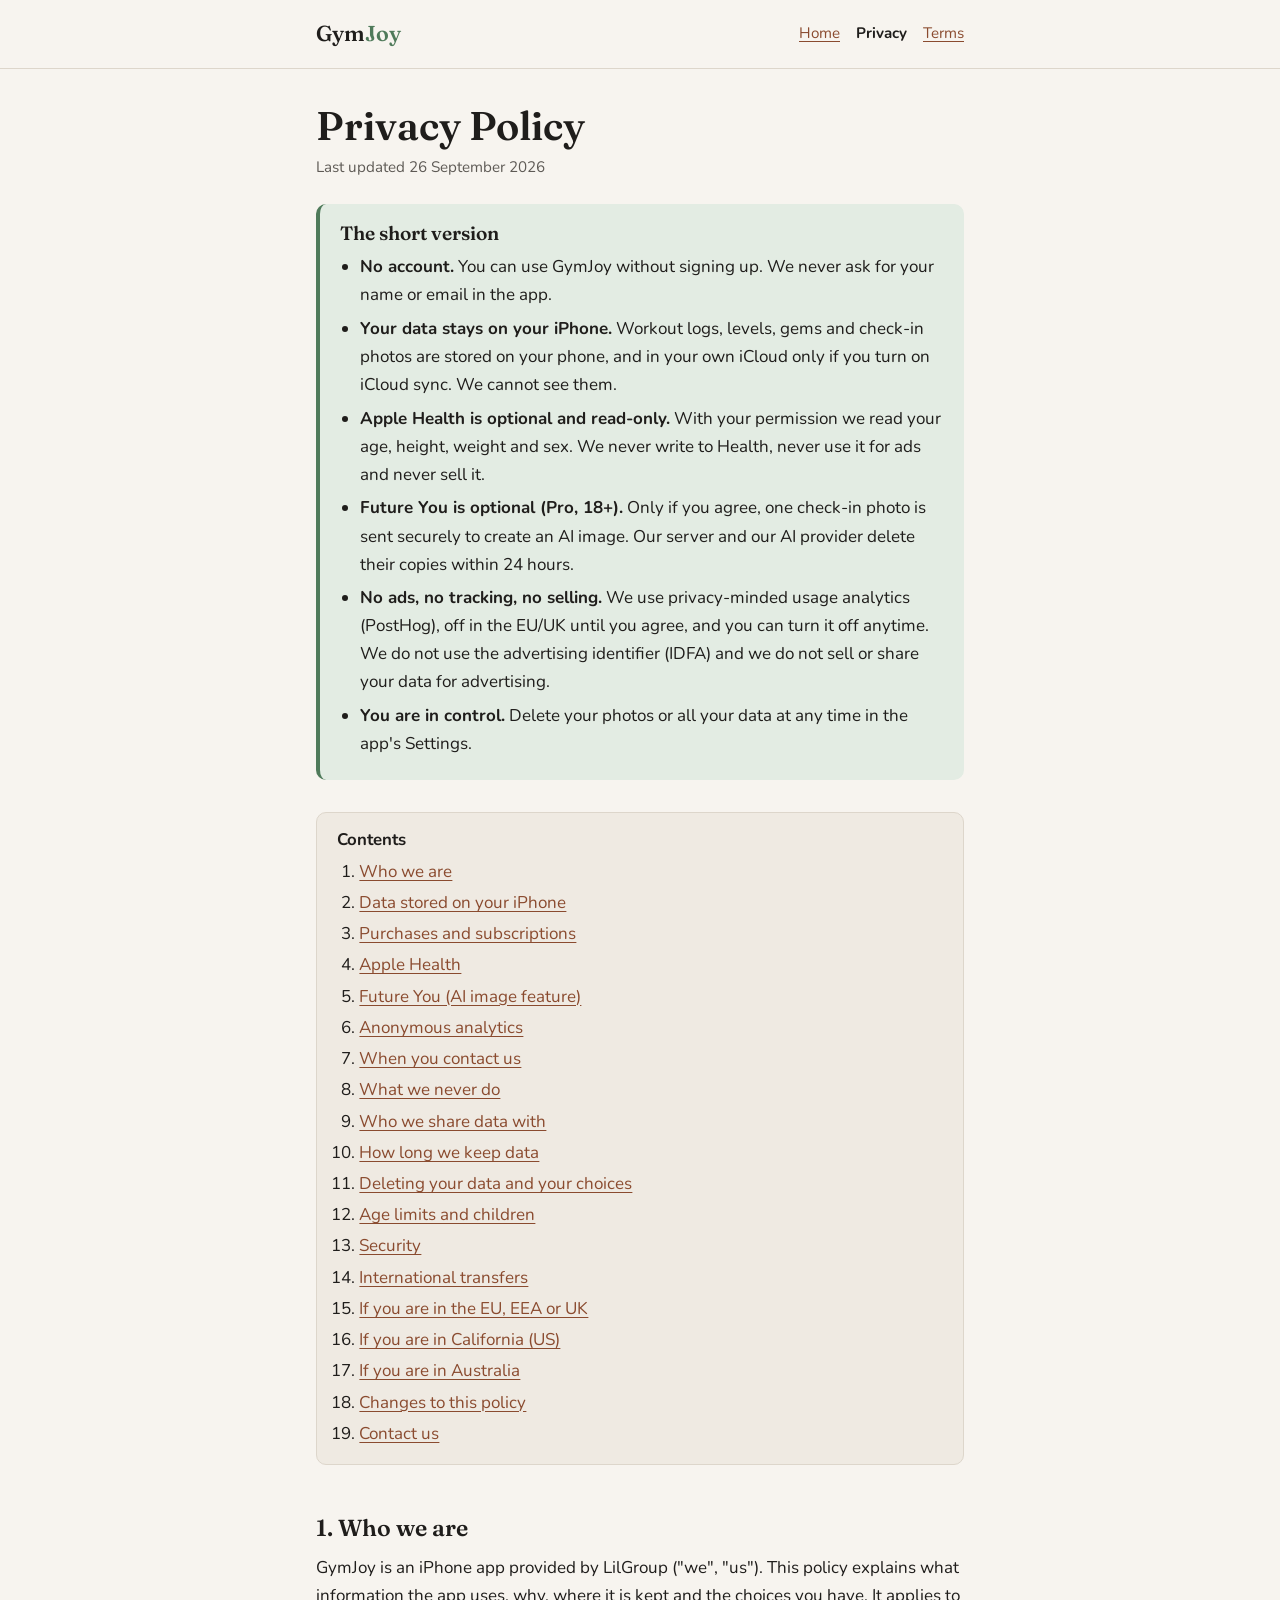
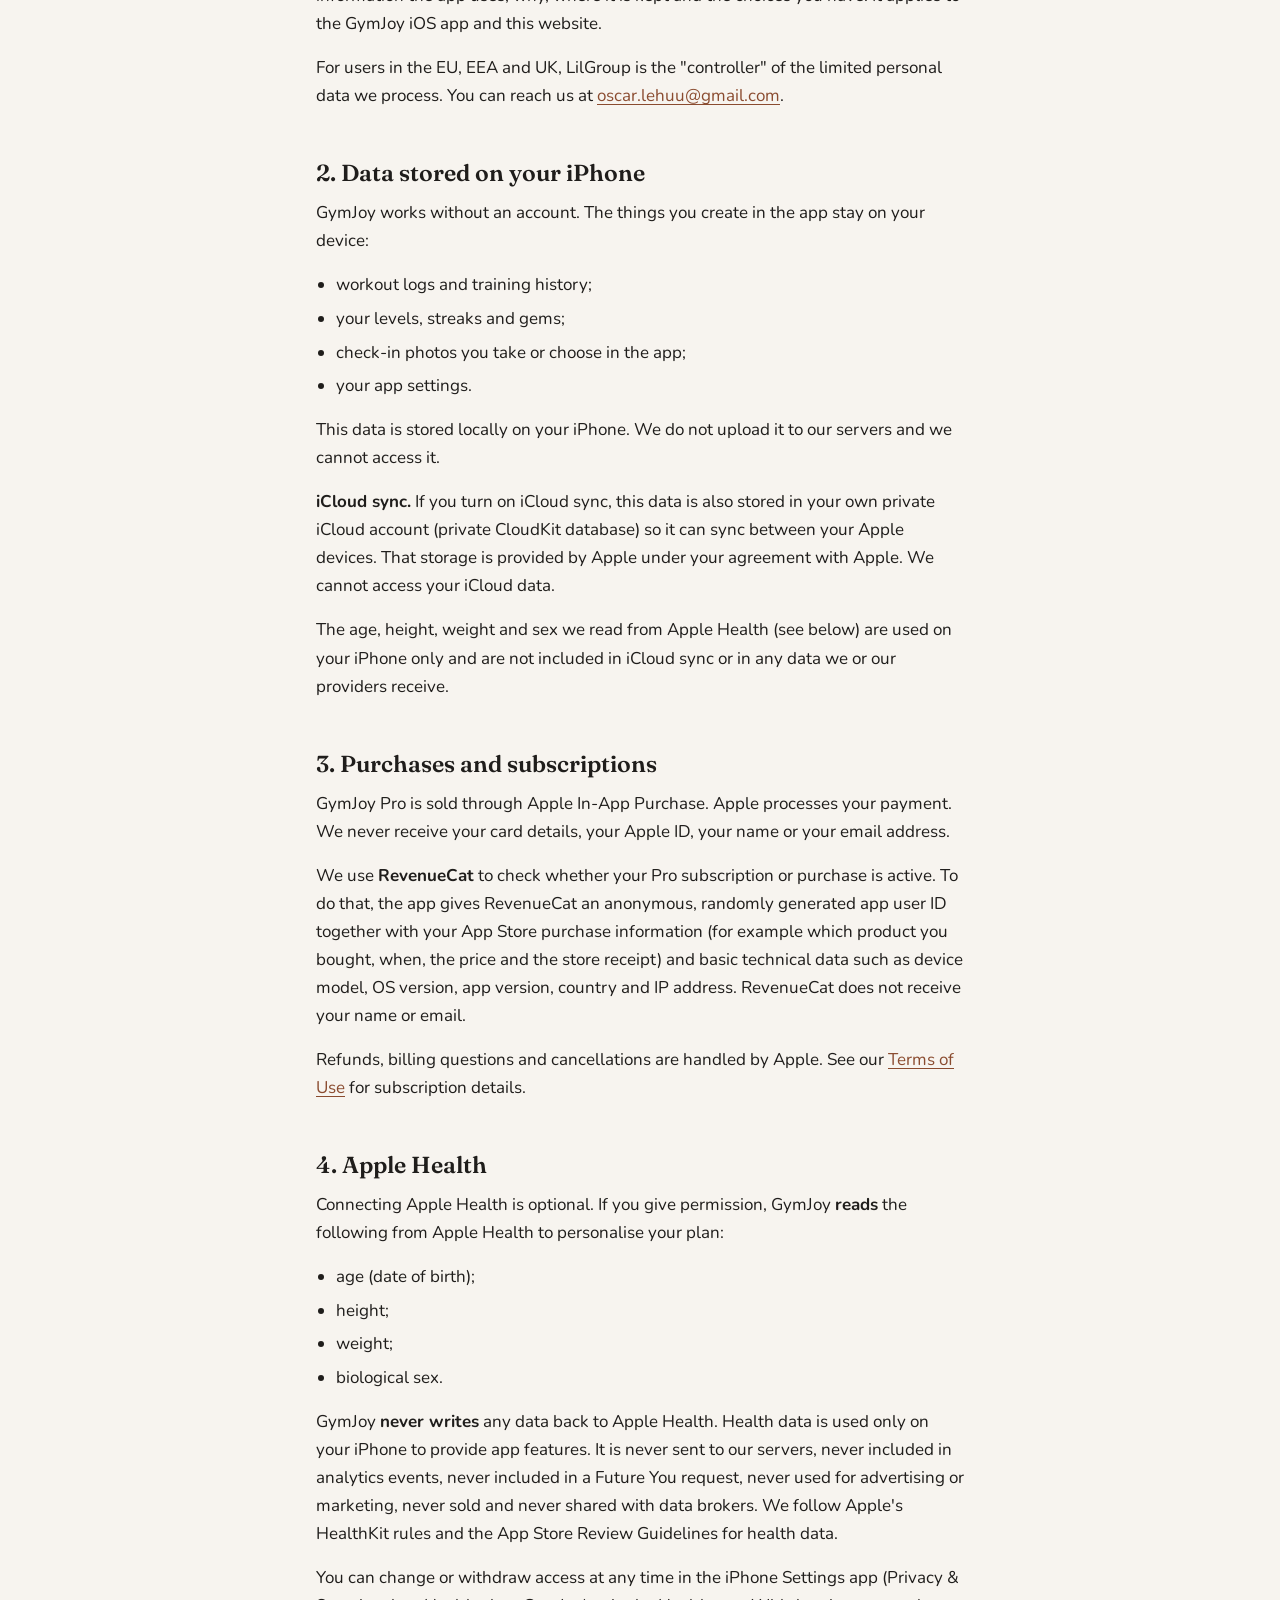
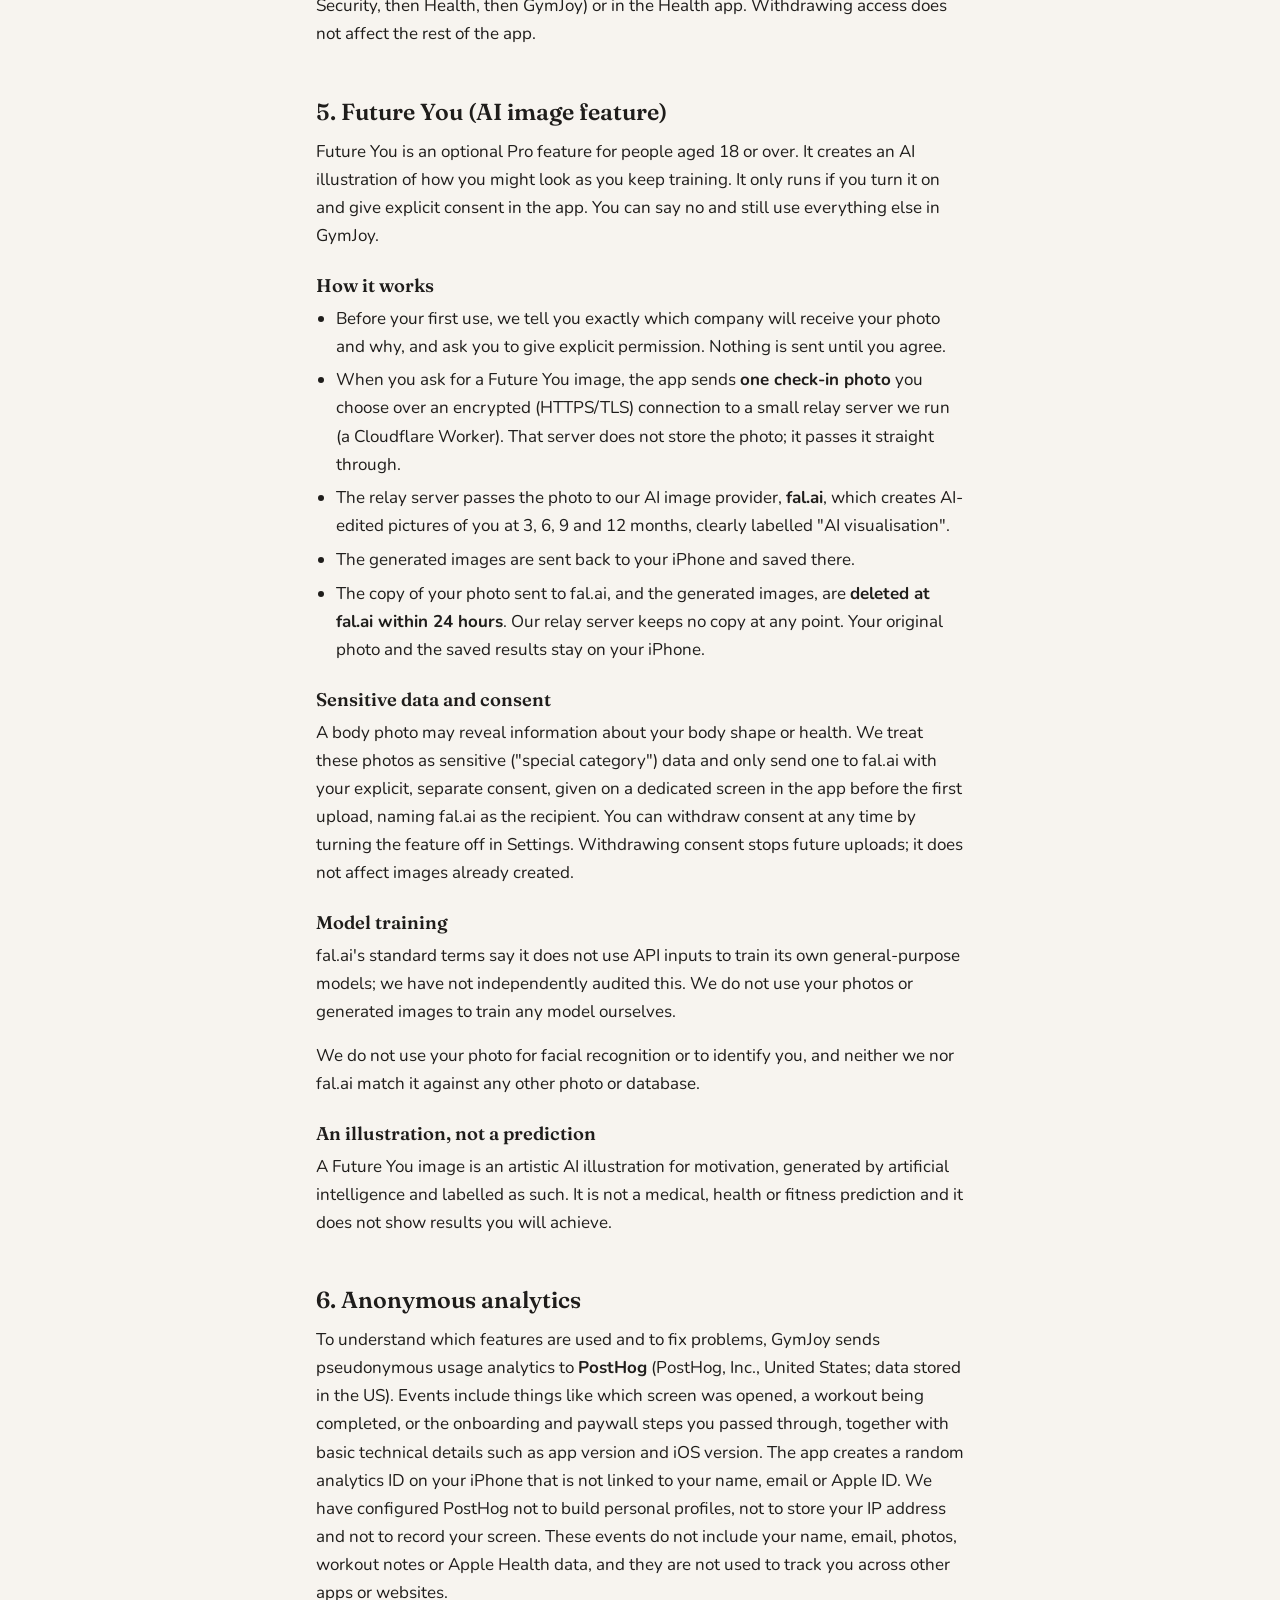
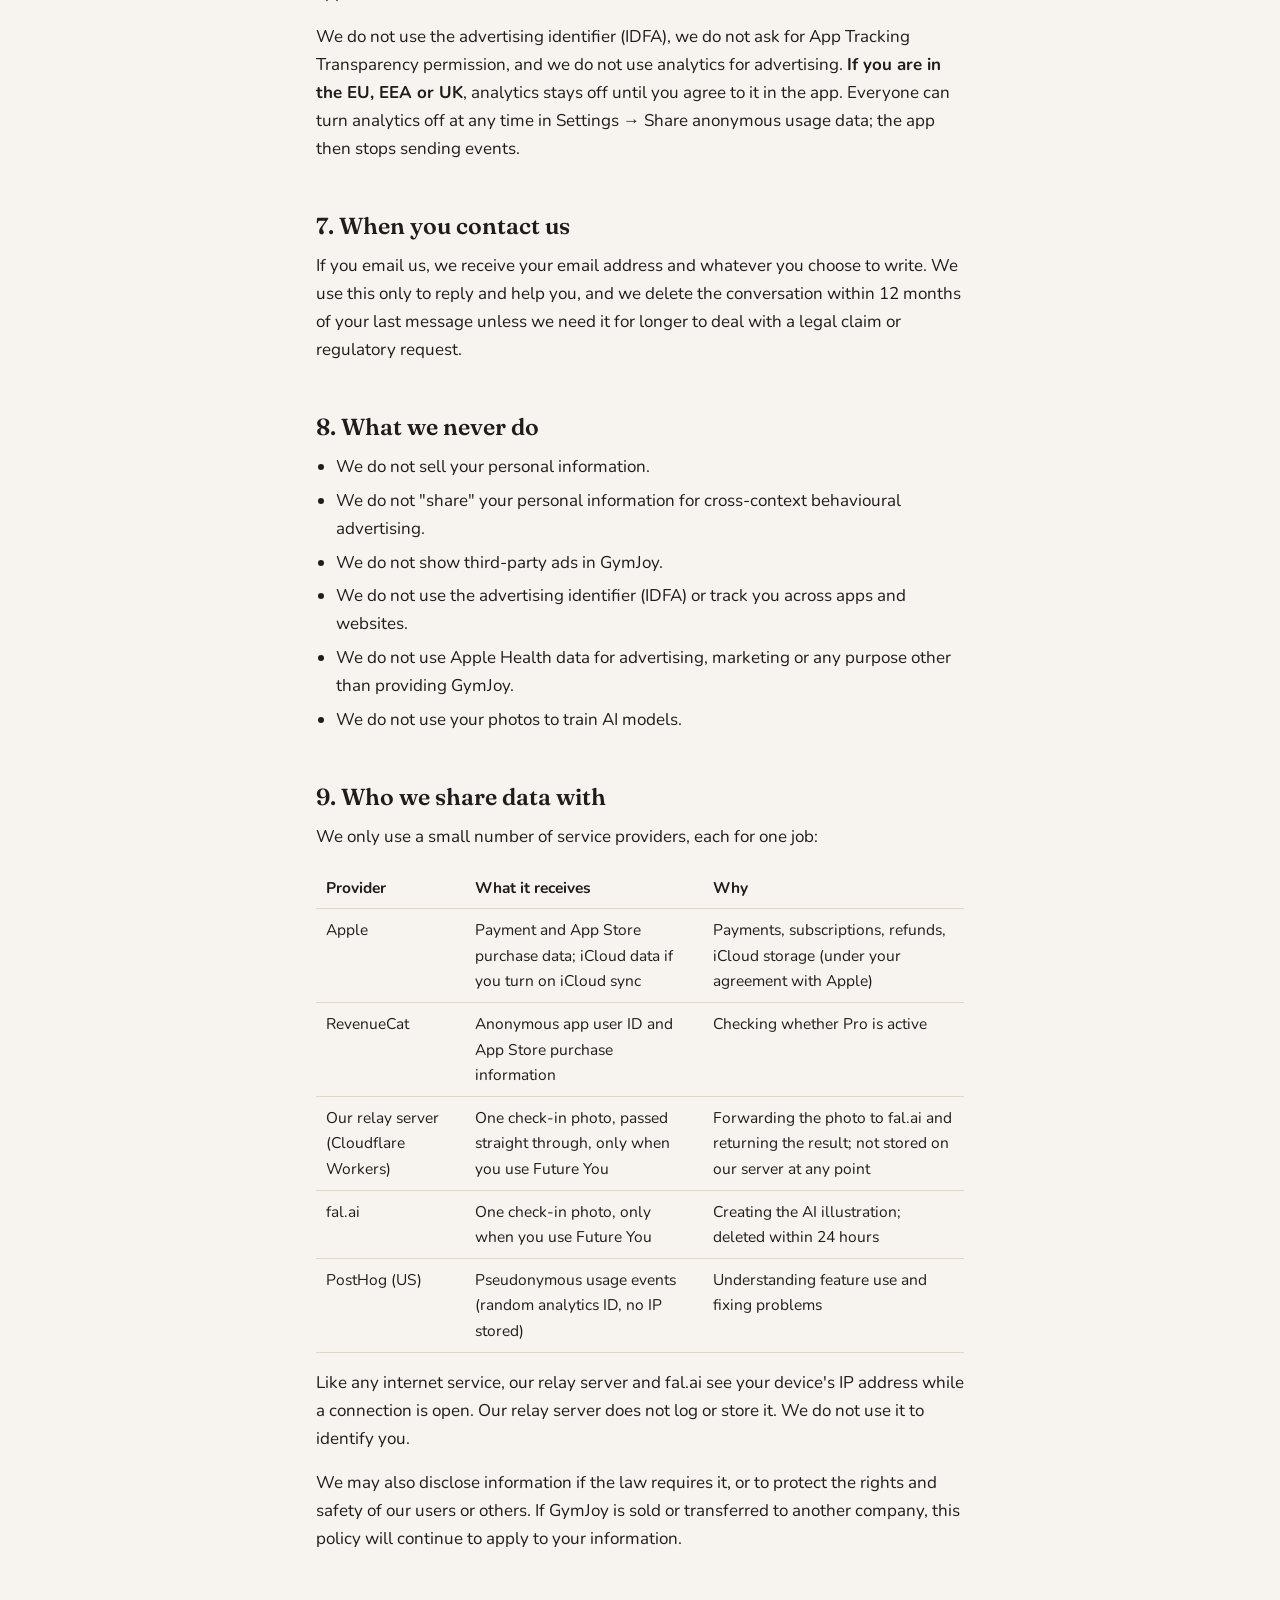
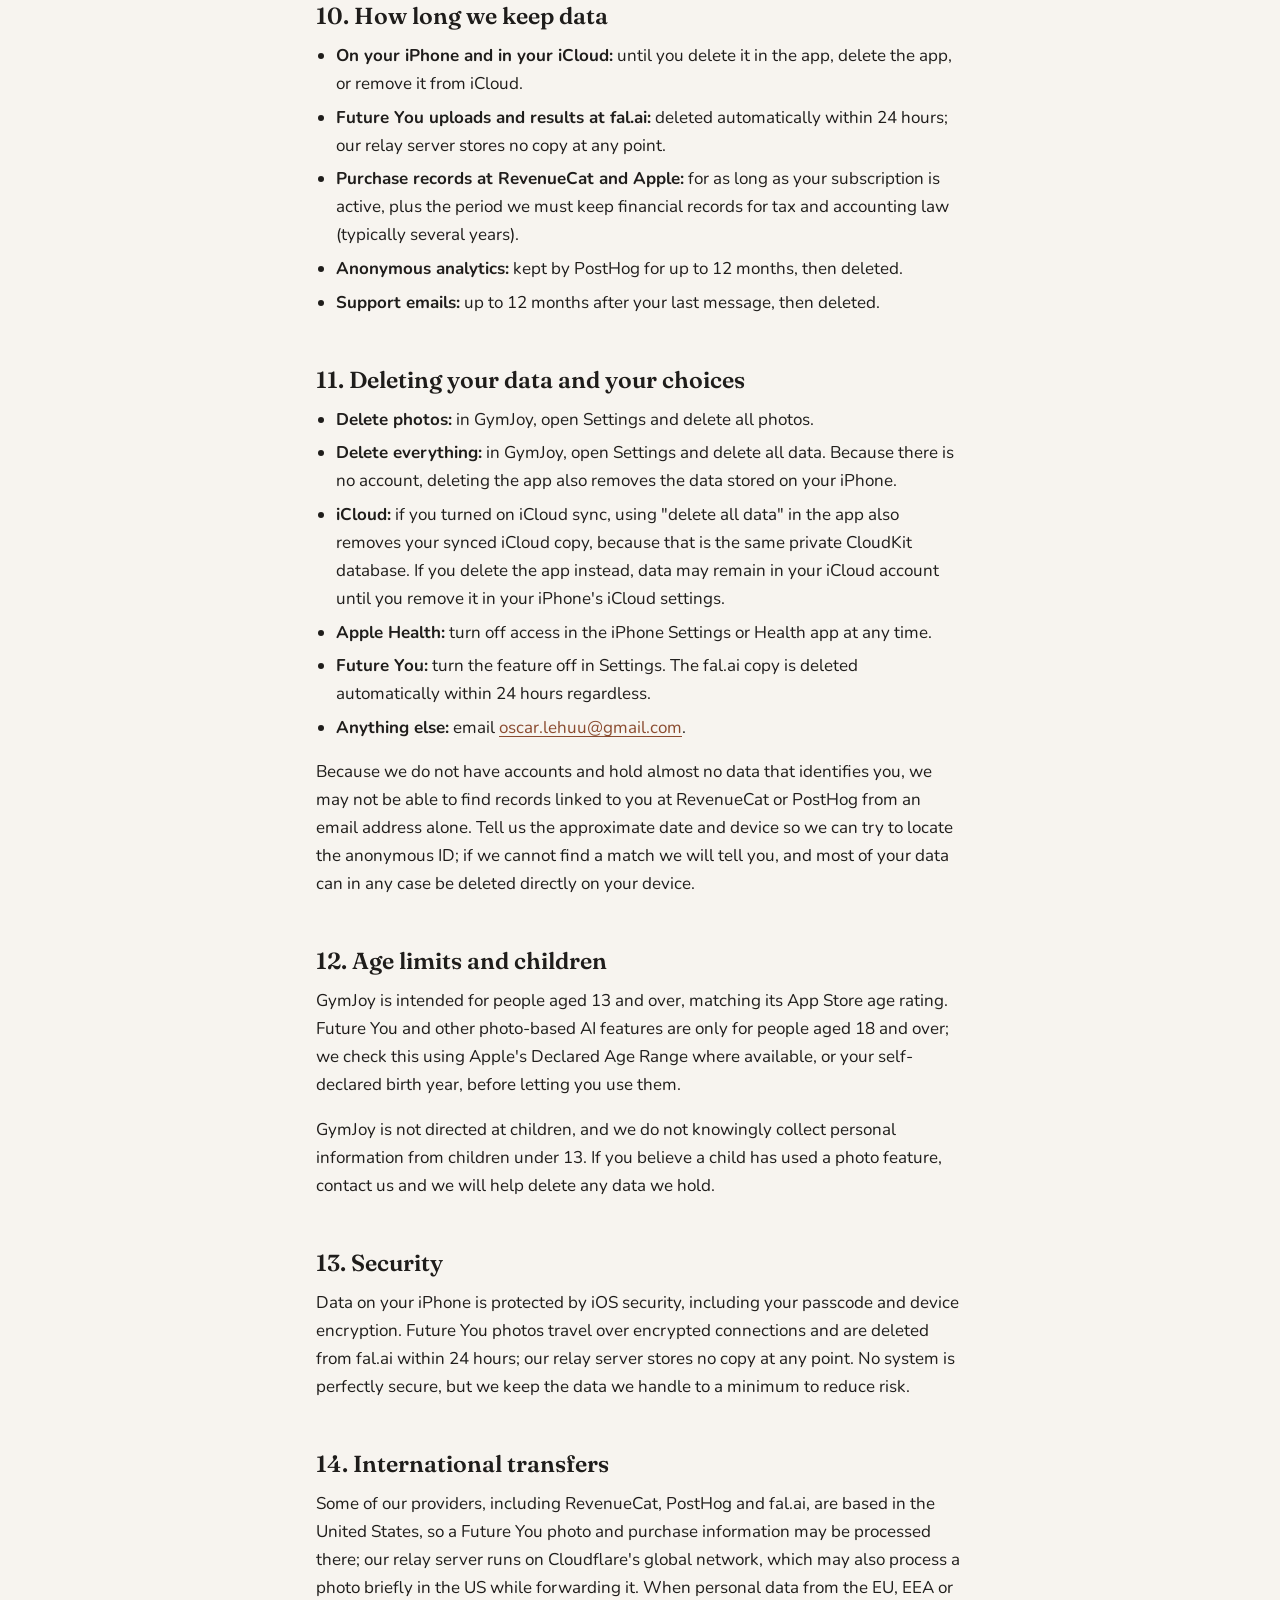
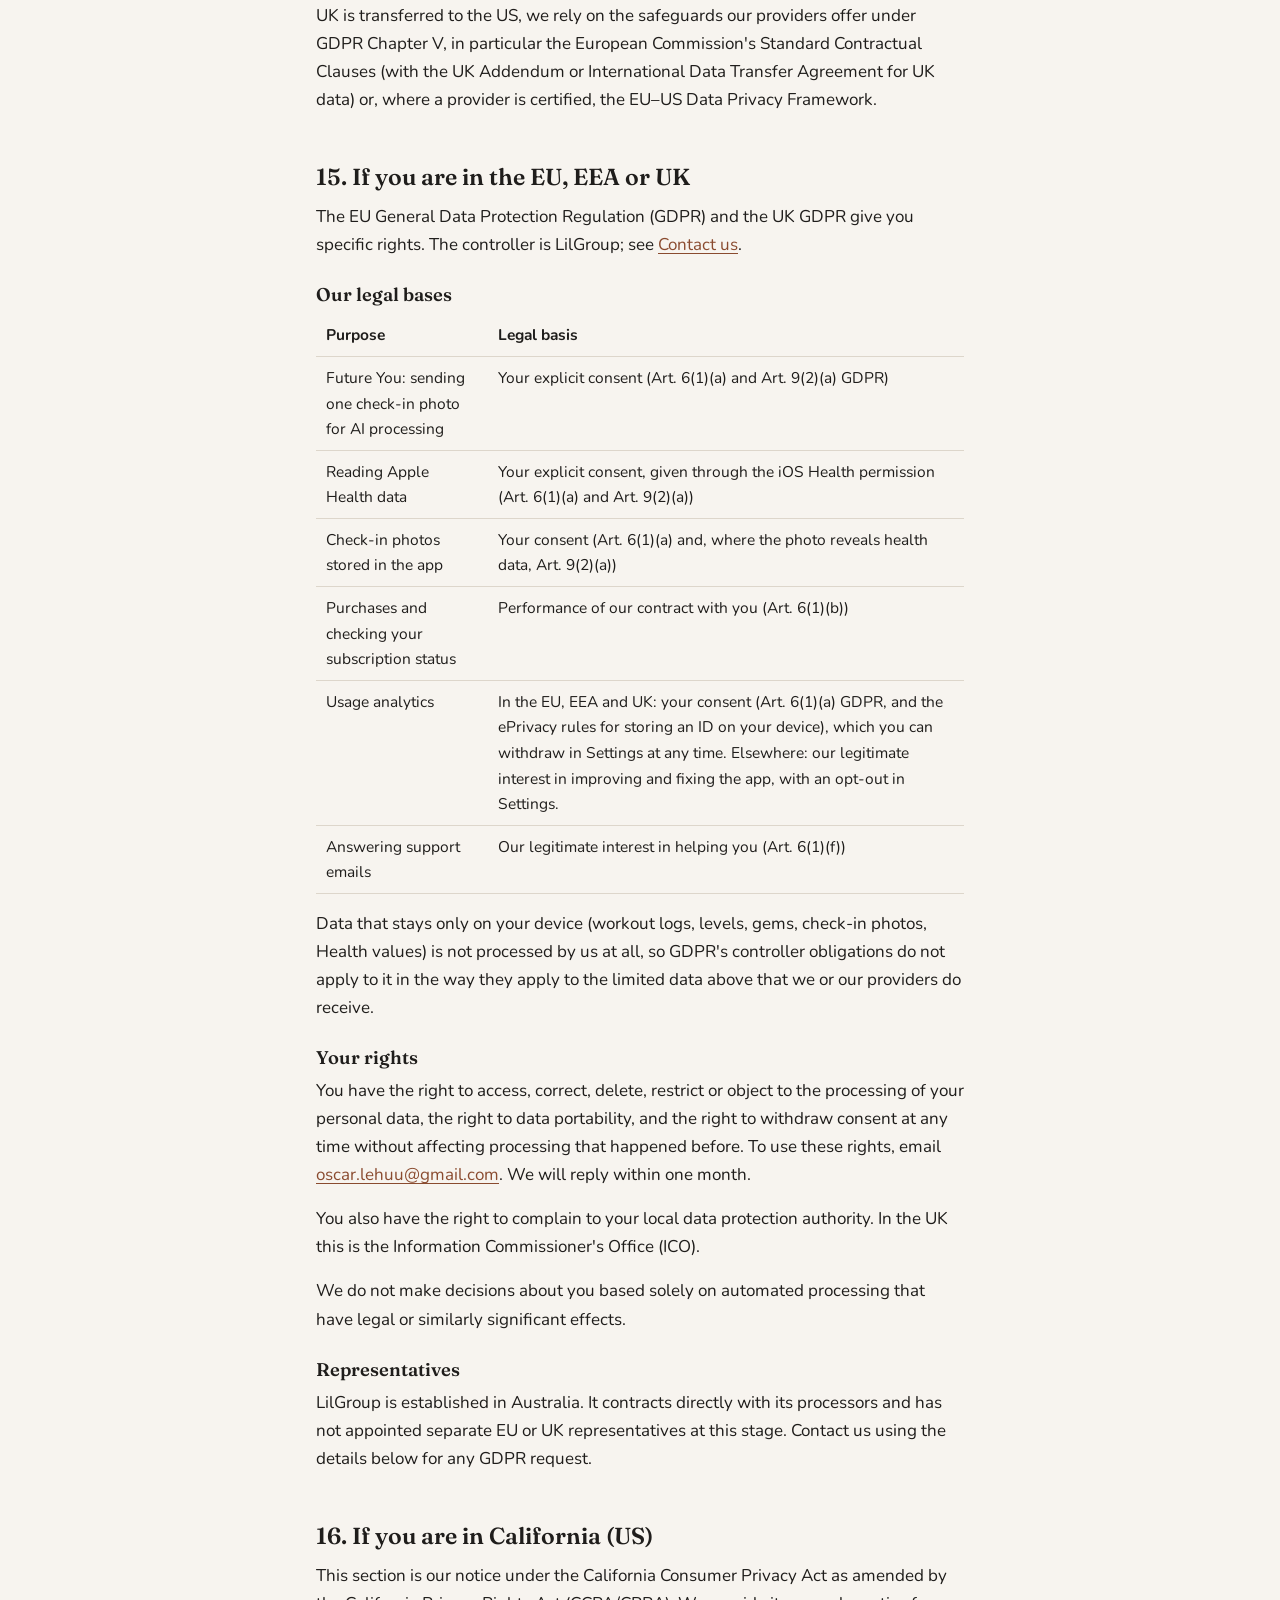
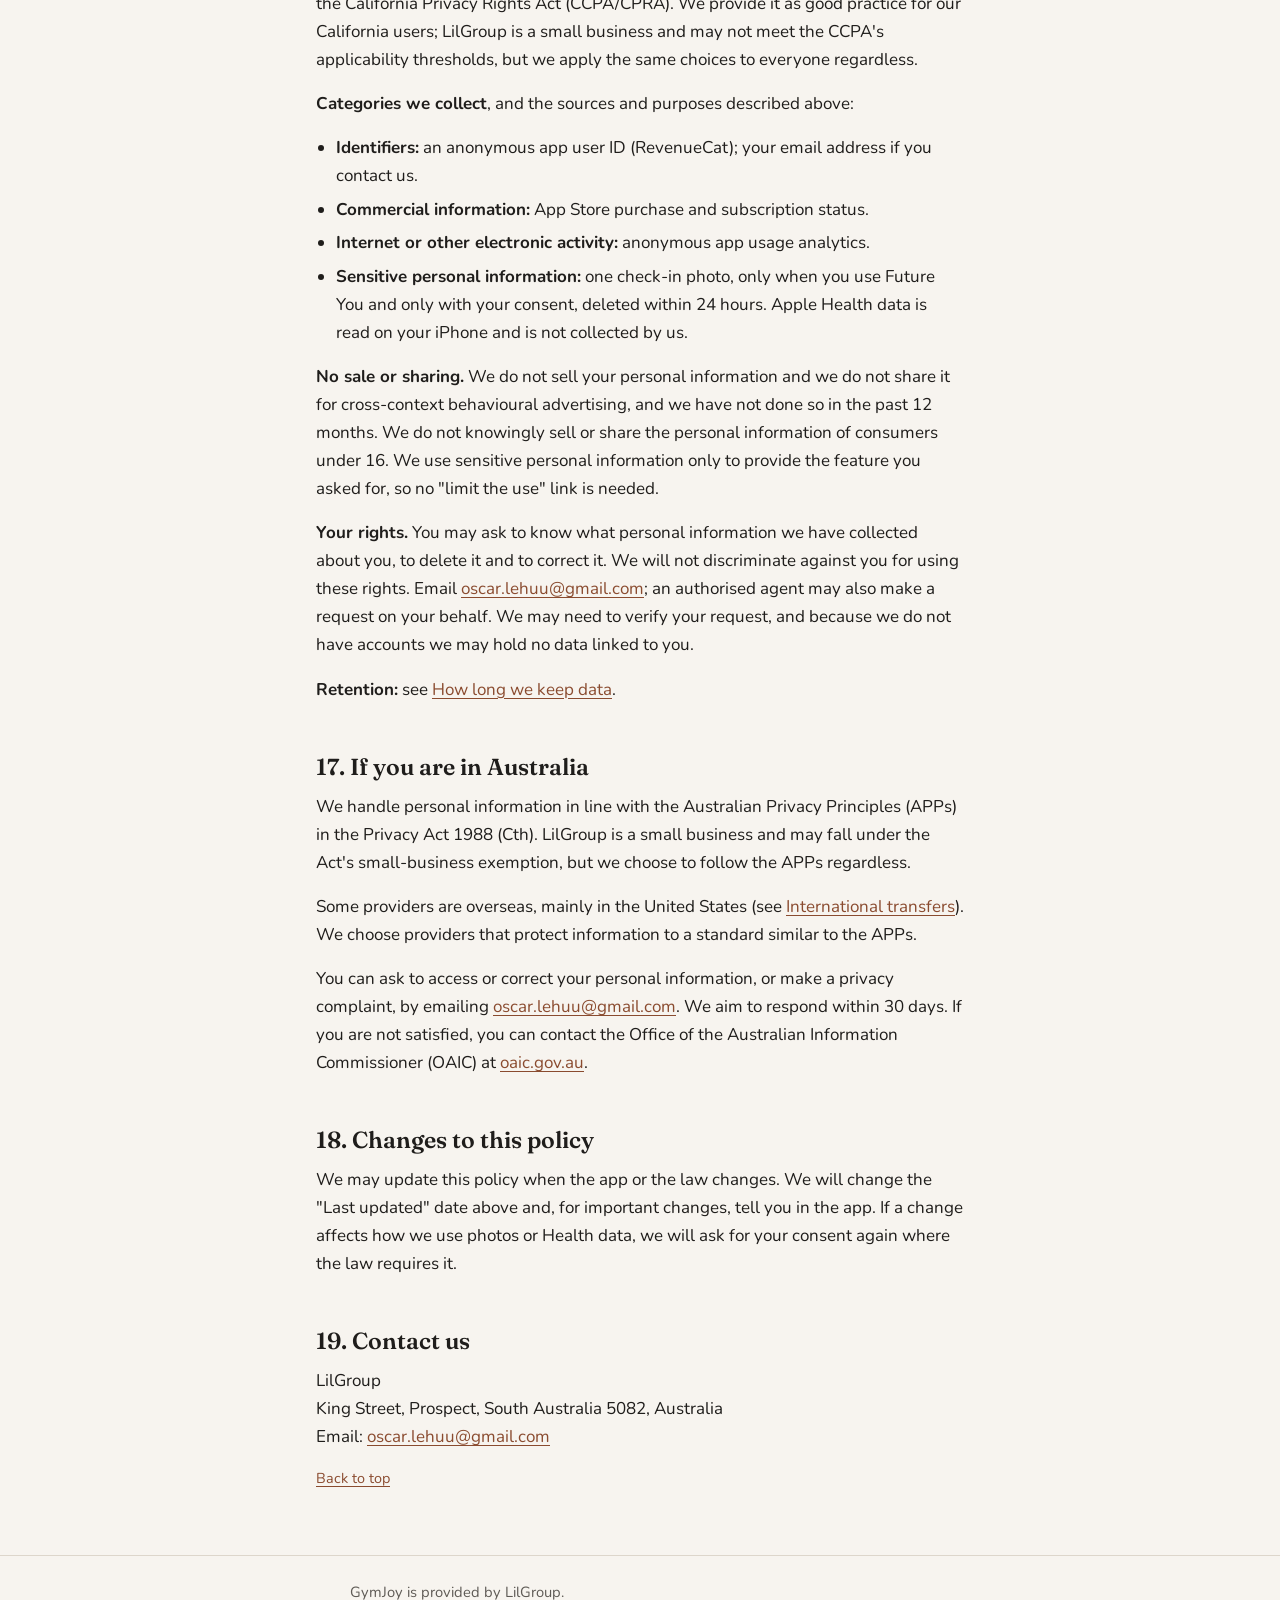
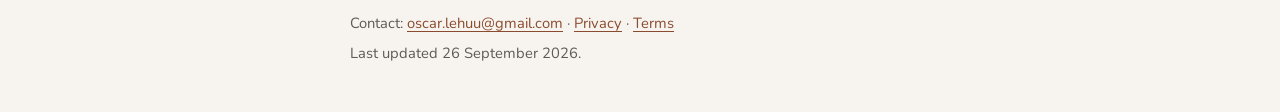
==== privacy.html @ 76d60325 "docs: publish GymJoy privacy policy, terms and support page" ====
<!DOCTYPE html>
<html lang="en">
<head>
  <meta charset="utf-8">
  <meta name="viewport" content="width=device-width, initial-scale=1">
  <title>GymJoy – Privacy Policy</title>
  <meta name="description" content="How the GymJoy iOS app handles your data: no account, data on your iPhone, optional Apple Health, and the optional Future You AI feature.">
  <link rel="preconnect" href="https://fonts.googleapis.com">
  <link rel="preconnect" href="https://fonts.gstatic.com" crossorigin>
  <link href="https://fonts.googleapis.com/css2?family=Fraunces:opsz,wght@9..144,500;9..144,600&family=Nunito:wght@400;700&display=swap" rel="stylesheet">
  <link rel="stylesheet" href="style.css">
</head>
<body>
  <a class="skip-link" href="#main">Skip to content</a>

  <header class="site-header">
    <div class="wrap">
      <a class="brand" href="index.html">Gym<span>Joy</span></a>
      <nav class="site-nav" aria-label="Legal pages">
        <a href="index.html">Home</a>
        <a href="privacy.html" aria-current="page">Privacy</a>
        <a href="terms.html">Terms</a>
      </nav>
    </div>
  </header>

  <main id="main">
    <div class="wrap">
      <h1 id="top">Privacy Policy</h1>
      <p class="updated">Last updated <time datetime="2026-09-26">26 September 2026</time></p>

      <section class="summary" aria-labelledby="summary-title">
        <h2 id="summary-title">The short version</h2>
        <ul>
          <li><strong>No account.</strong> You can use GymJoy without signing up. We never ask for your name or email in the app.</li>
          <li><strong>Your data stays on your iPhone.</strong> Workout logs, levels, gems and check-in photos are stored on your phone, and in your own iCloud only if you turn on iCloud sync. We cannot see them.</li>
          <li><strong>Apple Health is optional and read-only.</strong> With your permission we read your age, height, weight and sex. We never write to Health, never use it for ads and never sell it.</li>
          <li><strong>Future You is optional (Pro, 18+).</strong> Only if you agree, one check-in photo is sent securely to create an AI image. Our server and our AI provider delete their copies within 24 hours.</li>
          <li><strong>No ads, no tracking, no selling.</strong> We use privacy-minded usage analytics (PostHog), off in the EU/UK until you agree, and you can turn it off anytime. We do not use the advertising identifier (IDFA) and we do not sell or share your data for advertising.</li>
          <li><strong>You are in control.</strong> Delete your photos or all your data at any time in the app's Settings.</li>
        </ul>
      </section>

      <nav class="toc" aria-labelledby="toc-title">
        <h2 id="toc-title">Contents</h2>
        <ol>
          <li><a href="#who-we-are">Who we are</a></li>
          <li><a href="#on-device">Data stored on your iPhone</a></li>
          <li><a href="#purchases">Purchases and subscriptions</a></li>
          <li><a href="#apple-health">Apple Health</a></li>
          <li><a href="#future-you">Future You (AI image feature)</a></li>
          <li><a href="#analytics">Anonymous analytics</a></li>
          <li><a href="#support-emails">When you contact us</a></li>
          <li><a href="#what-we-dont-do">What we never do</a></li>
          <li><a href="#providers">Who we share data with</a></li>
          <li><a href="#retention">How long we keep data</a></li>
          <li><a href="#your-choices">Deleting your data and your choices</a></li>
          <li><a href="#age">Age limits and children</a></li>
          <li><a href="#security">Security</a></li>
          <li><a href="#transfers">International transfers</a></li>
          <li><a href="#gdpr">If you are in the EU, EEA or UK</a></li>
          <li><a href="#california">If you are in California (US)</a></li>
          <li><a href="#australia">If you are in Australia</a></li>
          <li><a href="#changes">Changes to this policy</a></li>
          <li><a href="#contact">Contact us</a></li>
        </ol>
      </nav>

      <section aria-labelledby="who-we-are">
        <h2 id="who-we-are">1. Who we are</h2>
        <p>GymJoy is an iPhone app provided by LilGroup ("we", "us"). This policy explains what information the app uses, why, where it is kept and the choices you have. It applies to the GymJoy iOS app and this website.</p>
        <p>For users in the EU, EEA and UK, LilGroup is the "controller" of the limited personal data we process. You can reach us at <a href="mailto:oscar.lehuu@gmail.com">oscar.lehuu@gmail.com</a>.</p>
      </section>

      <section aria-labelledby="on-device">
        <h2 id="on-device">2. Data stored on your iPhone</h2>
        <p>GymJoy works without an account. The things you create in the app stay on your device:</p>
        <ul>
          <li>workout logs and training history;</li>
          <li>your levels, streaks and gems;</li>
          <li>check-in photos you take or choose in the app;</li>
          <li>your app settings.</li>
        </ul>
        <p>This data is stored locally on your iPhone. We do not upload it to our servers and we cannot access it.</p>
        <p><strong>iCloud sync.</strong> If you turn on iCloud sync, this data is also stored in your own private iCloud account (private CloudKit database) so it can sync between your Apple devices. That storage is provided by Apple under your agreement with Apple. We cannot access your iCloud data.</p>
        <p>The age, height, weight and sex we read from Apple Health (see below) are used on your iPhone only and are not included in iCloud sync or in any data we or our providers receive.</p>
      </section>

      <section aria-labelledby="purchases">
        <h2 id="purchases">3. Purchases and subscriptions</h2>
        <p>GymJoy Pro is sold through Apple In-App Purchase. Apple processes your payment. We never receive your card details, your Apple ID, your name or your email address.</p>
        <p>We use <strong>RevenueCat</strong> to check whether your Pro subscription or purchase is active. To do that, the app gives RevenueCat an anonymous, randomly generated app user ID together with your App Store purchase information (for example which product you bought, when, the price and the store receipt) and basic technical data such as device model, OS version, app version, country and IP address. RevenueCat does not receive your name or email.</p>
        <p>Refunds, billing questions and cancellations are handled by Apple. See our <a href="terms.html#subscriptions">Terms of Use</a> for subscription details.</p>
      </section>

      <section aria-labelledby="apple-health">
        <h2 id="apple-health">4. Apple Health</h2>
        <p>Connecting Apple Health is optional. If you give permission, GymJoy <strong>reads</strong> the following from Apple Health to personalise your plan:</p>
        <ul>
          <li>age (date of birth);</li>
          <li>height;</li>
          <li>weight;</li>
          <li>biological sex.</li>
        </ul>
        <p>GymJoy <strong>never writes</strong> any data back to Apple Health. Health data is used only on your iPhone to provide app features. It is never sent to our servers, never included in analytics events, never included in a Future You request, never used for advertising or marketing, never sold and never shared with data brokers. We follow Apple's HealthKit rules and the App Store Review Guidelines for health data.</p>
        <p>You can change or withdraw access at any time in the iPhone Settings app (Privacy &amp; Security, then Health, then GymJoy) or in the Health app. Withdrawing access does not affect the rest of the app.</p>
      </section>

      <section aria-labelledby="future-you">
        <h2 id="future-you">5. Future You (AI image feature)</h2>
        <p>Future You is an optional Pro feature for people aged 18 or over. It creates an AI illustration of how you might look as you keep training. It only runs if you turn it on and give explicit consent in the app. You can say no and still use everything else in GymJoy.</p>
        <h3 id="future-you-how">How it works</h3>
        <ul>
          <li>Before your first use, we tell you exactly which company will receive your photo and why, and ask you to give explicit permission. Nothing is sent until you agree.</li>
          <li>When you ask for a Future You image, the app sends <strong>one check-in photo</strong> you choose over an encrypted (HTTPS/TLS) connection to a small relay server we run (a Cloudflare Worker). That server does not store the photo; it passes it straight through.</li>
          <li>The relay server passes the photo to our AI image provider, <strong>fal.ai</strong>, which creates AI-edited pictures of you at 3, 6, 9 and 12 months, clearly labelled "AI visualisation".</li>
          <li>The generated images are sent back to your iPhone and saved there.</li>
          <li>The copy of your photo sent to fal.ai, and the generated images, are <strong>deleted at fal.ai within 24 hours</strong>. Our relay server keeps no copy at any point. Your original photo and the saved results stay on your iPhone.</li>
        </ul>
        <h3 id="future-you-sensitive">Sensitive data and consent</h3>
        <p>A body photo may reveal information about your body shape or health. We treat these photos as sensitive ("special category") data and only send one to fal.ai with your explicit, separate consent, given on a dedicated screen in the app before the first upload, naming fal.ai as the recipient. You can withdraw consent at any time by turning the feature off in Settings. Withdrawing consent stops future uploads; it does not affect images already created.</p>
        <h3 id="future-you-training">Model training</h3>
        <p>fal.ai's standard terms say it does not use API inputs to train its own general-purpose models; we have not independently audited this. We do not use your photos or generated images to train any model ourselves.</p>
        <p>We do not use your photo for facial recognition or to identify you, and neither we nor fal.ai match it against any other photo or database.</p>
        <h3 id="future-you-disclaimer">An illustration, not a prediction</h3>
        <p>A Future You image is an artistic AI illustration for motivation, generated by artificial intelligence and labelled as such. It is not a medical, health or fitness prediction and it does not show results you will achieve.</p>
      </section>

      <section aria-labelledby="analytics">
        <h2 id="analytics">6. Anonymous analytics</h2>
        <p>To understand which features are used and to fix problems, GymJoy sends pseudonymous usage analytics to <strong>PostHog</strong> (PostHog, Inc., United States; data stored in the US). Events include things like which screen was opened, a workout being completed, or the onboarding and paywall steps you passed through, together with basic technical details such as app version and iOS version. The app creates a random analytics ID on your iPhone that is not linked to your name, email or Apple ID. We have configured PostHog not to build personal profiles, not to store your IP address and not to record your screen. These events do not include your name, email, photos, workout notes or Apple Health data, and they are not used to track you across other apps or websites.</p>
        <p>We do not use the advertising identifier (IDFA), we do not ask for App Tracking Transparency permission, and we do not use analytics for advertising. <strong>If you are in the EU, EEA or UK</strong>, analytics stays off until you agree to it in the app. Everyone can turn analytics off at any time in Settings → Share anonymous usage data; the app then stops sending events.</p>
      </section>

      <section aria-labelledby="support-emails">
        <h2 id="support-emails">7. When you contact us</h2>
        <p>If you email us, we receive your email address and whatever you choose to write. We use this only to reply and help you, and we delete the conversation within 12 months of your last message unless we need it for longer to deal with a legal claim or regulatory request.</p>
      </section>

      <section aria-labelledby="what-we-dont-do">
        <h2 id="what-we-dont-do">8. What we never do</h2>
        <ul>
          <li>We do not sell your personal information.</li>
          <li>We do not "share" your personal information for cross-context behavioural advertising.</li>
          <li>We do not show third-party ads in GymJoy.</li>
          <li>We do not use the advertising identifier (IDFA) or track you across apps and websites.</li>
          <li>We do not use Apple Health data for advertising, marketing or any purpose other than providing GymJoy.</li>
          <li>We do not use your photos to train AI models.</li>
        </ul>
      </section>

      <section aria-labelledby="providers">
        <h2 id="providers">9. Who we share data with</h2>
        <p>We only use a small number of service providers, each for one job:</p>
        <div class="table-scroll">
          <table>
            <thead>
              <tr><th scope="col">Provider</th><th scope="col">What it receives</th><th scope="col">Why</th></tr>
            </thead>
            <tbody>
              <tr><td>Apple</td><td>Payment and App Store purchase data; iCloud data if you turn on iCloud sync</td><td>Payments, subscriptions, refunds, iCloud storage (under your agreement with Apple)</td></tr>
              <tr><td>RevenueCat</td><td>Anonymous app user ID and App Store purchase information</td><td>Checking whether Pro is active</td></tr>
              <tr><td>Our relay server (Cloudflare Workers)</td><td>One check-in photo, passed straight through, only when you use Future You</td><td>Forwarding the photo to fal.ai and returning the result; not stored on our server at any point</td></tr>
              <tr><td>fal.ai</td><td>One check-in photo, only when you use Future You</td><td>Creating the AI illustration; deleted within 24 hours</td></tr>
              <tr><td>PostHog (US)</td><td>Pseudonymous usage events (random analytics ID, no IP stored)</td><td>Understanding feature use and fixing problems</td></tr>
            </tbody>
          </table>
        </div>
        <p>Like any internet service, our relay server and fal.ai see your device's IP address while a connection is open. Our relay server does not log or store it. We do not use it to identify you.</p>
        <p>We may also disclose information if the law requires it, or to protect the rights and safety of our users or others. If GymJoy is sold or transferred to another company, this policy will continue to apply to your information.</p>
      </section>

      <section aria-labelledby="retention">
        <h2 id="retention">10. How long we keep data</h2>
        <ul>
          <li><strong>On your iPhone and in your iCloud:</strong> until you delete it in the app, delete the app, or remove it from iCloud.</li>
          <li><strong>Future You uploads and results at fal.ai:</strong> deleted automatically within 24 hours; our relay server stores no copy at any point.</li>
          <li><strong>Purchase records at RevenueCat and Apple:</strong> for as long as your subscription is active, plus the period we must keep financial records for tax and accounting law (typically several years).</li>
          <li><strong>Anonymous analytics:</strong> kept by PostHog for up to 12 months, then deleted.</li>
          <li><strong>Support emails:</strong> up to 12 months after your last message, then deleted.</li>
        </ul>
      </section>

      <section aria-labelledby="your-choices">
        <h2 id="your-choices">11. Deleting your data and your choices</h2>
        <ul>
          <li><strong>Delete photos:</strong> in GymJoy, open Settings and delete all photos.</li>
          <li><strong>Delete everything:</strong> in GymJoy, open Settings and delete all data. Because there is no account, deleting the app also removes the data stored on your iPhone.</li>
          <li><strong>iCloud:</strong> if you turned on iCloud sync, using "delete all data" in the app also removes your synced iCloud copy, because that is the same private CloudKit database. If you delete the app instead, data may remain in your iCloud account until you remove it in your iPhone's iCloud settings.</li>
          <li><strong>Apple Health:</strong> turn off access in the iPhone Settings or Health app at any time.</li>
          <li><strong>Future You:</strong> turn the feature off in Settings. The fal.ai copy is deleted automatically within 24 hours regardless.</li>
          <li><strong>Anything else:</strong> email <a href="mailto:oscar.lehuu@gmail.com">oscar.lehuu@gmail.com</a>.</li>
        </ul>
        <p>Because we do not have accounts and hold almost no data that identifies you, we may not be able to find records linked to you at RevenueCat or PostHog from an email address alone. Tell us the approximate date and device so we can try to locate the anonymous ID; if we cannot find a match we will tell you, and most of your data can in any case be deleted directly on your device.</p>
      </section>

      <section aria-labelledby="age">
        <h2 id="age">12. Age limits and children</h2>
        <p>GymJoy is intended for people aged 13 and over, matching its App Store age rating. Future You and other photo-based AI features are only for people aged 18 and over; we check this using Apple's Declared Age Range where available, or your self-declared birth year, before letting you use them.</p>
        <p>GymJoy is not directed at children, and we do not knowingly collect personal information from children under 13. If you believe a child has used a photo feature, contact us and we will help delete any data we hold.</p>
      </section>

      <section aria-labelledby="security">
        <h2 id="security">13. Security</h2>
        <p>Data on your iPhone is protected by iOS security, including your passcode and device encryption. Future You photos travel over encrypted connections and are deleted from fal.ai within 24 hours; our relay server stores no copy at any point. No system is perfectly secure, but we keep the data we handle to a minimum to reduce risk.</p>
      </section>

      <section aria-labelledby="transfers">
        <h2 id="transfers">14. International transfers</h2>
        <p>Some of our providers, including RevenueCat, PostHog and fal.ai, are based in the United States, so a Future You photo and purchase information may be processed there; our relay server runs on Cloudflare's global network, which may also process a photo briefly in the US while forwarding it. When personal data from the EU, EEA or UK is transferred to the US, we rely on the safeguards our providers offer under GDPR Chapter V, in particular the European Commission's Standard Contractual Clauses (with the UK Addendum or International Data Transfer Agreement for UK data) or, where a provider is certified, the EU–US Data Privacy Framework.</p>
      </section>

      <section aria-labelledby="gdpr">
        <h2 id="gdpr">15. If you are in the EU, EEA or UK</h2>
        <p>The EU General Data Protection Regulation (GDPR) and the UK GDPR give you specific rights. The controller is LilGroup; see <a href="#contact">Contact us</a>.</p>
        <h3 id="legal-bases">Our legal bases</h3>
        <div class="table-scroll">
          <table>
            <thead>
              <tr><th scope="col">Purpose</th><th scope="col">Legal basis</th></tr>
            </thead>
            <tbody>
              <tr><td>Future You: sending one check-in photo for AI processing</td><td>Your explicit consent (Art. 6(1)(a) and Art. 9(2)(a) GDPR)</td></tr>
              <tr><td>Reading Apple Health data</td><td>Your explicit consent, given through the iOS Health permission (Art. 6(1)(a) and Art. 9(2)(a))</td></tr>
              <tr><td>Check-in photos stored in the app</td><td>Your consent (Art. 6(1)(a) and, where the photo reveals health data, Art. 9(2)(a))</td></tr>
              <tr><td>Purchases and checking your subscription status</td><td>Performance of our contract with you (Art. 6(1)(b))</td></tr>
              <tr><td>Usage analytics</td><td>In the EU, EEA and UK: your consent (Art. 6(1)(a) GDPR, and the ePrivacy rules for storing an ID on your device), which you can withdraw in Settings at any time. Elsewhere: our legitimate interest in improving and fixing the app, with an opt-out in Settings.</td></tr>
              <tr><td>Answering support emails</td><td>Our legitimate interest in helping you (Art. 6(1)(f))</td></tr>
            </tbody>
          </table>
        </div>
        <p>Data that stays only on your device (workout logs, levels, gems, check-in photos, Health values) is not processed by us at all, so GDPR's controller obligations do not apply to it in the way they apply to the limited data above that we or our providers do receive.</p>
        <h3 id="gdpr-rights">Your rights</h3>
        <p>You have the right to access, correct, delete, restrict or object to the processing of your personal data, the right to data portability, and the right to withdraw consent at any time without affecting processing that happened before. To use these rights, email <a href="mailto:oscar.lehuu@gmail.com">oscar.lehuu@gmail.com</a>. We will reply within one month.</p>
        <p>You also have the right to complain to your local data protection authority. In the UK this is the Information Commissioner's Office (ICO).</p>
        <p>We do not make decisions about you based solely on automated processing that have legal or similarly significant effects.</p>
        <h3 id="representatives">Representatives</h3>
        <p>LilGroup is established in Australia. It contracts directly with its processors and has not appointed separate EU or UK representatives at this stage. Contact us using the details below for any GDPR request.</p>
      </section>

      <section aria-labelledby="california">
        <h2 id="california">16. If you are in California (US)</h2>
        <p>This section is our notice under the California Consumer Privacy Act as amended by the California Privacy Rights Act (CCPA/CPRA). We provide it as good practice for our California users; LilGroup is a small business and may not meet the CCPA's applicability thresholds, but we apply the same choices to everyone regardless.</p>
        <p><strong>Categories we collect</strong>, and the sources and purposes described above:</p>
        <ul>
          <li><strong>Identifiers:</strong> an anonymous app user ID (RevenueCat); your email address if you contact us.</li>
          <li><strong>Commercial information:</strong> App Store purchase and subscription status.</li>
          <li><strong>Internet or other electronic activity:</strong> anonymous app usage analytics.</li>
          <li><strong>Sensitive personal information:</strong> one check-in photo, only when you use Future You and only with your consent, deleted within 24 hours. Apple Health data is read on your iPhone and is not collected by us.</li>
        </ul>
        <p><strong>No sale or sharing.</strong> We do not sell your personal information and we do not share it for cross-context behavioural advertising, and we have not done so in the past 12 months. We do not knowingly sell or share the personal information of consumers under 16. We use sensitive personal information only to provide the feature you asked for, so no "limit the use" link is needed.</p>
        <p><strong>Your rights.</strong> You may ask to know what personal information we have collected about you, to delete it and to correct it. We will not discriminate against you for using these rights. Email <a href="mailto:oscar.lehuu@gmail.com">oscar.lehuu@gmail.com</a>; an authorised agent may also make a request on your behalf. We may need to verify your request, and because we do not have accounts we may hold no data linked to you.</p>
        <p><strong>Retention:</strong> see <a href="#retention">How long we keep data</a>.</p>
      </section>

      <section aria-labelledby="australia">
        <h2 id="australia">17. If you are in Australia</h2>
        <p>We handle personal information in line with the Australian Privacy Principles (APPs) in the Privacy Act 1988 (Cth). LilGroup is a small business and may fall under the Act's small-business exemption, but we choose to follow the APPs regardless.</p>
        <p>Some providers are overseas, mainly in the United States (see <a href="#transfers">International transfers</a>). We choose providers that protect information to a standard similar to the APPs.</p>
        <p>You can ask to access or correct your personal information, or make a privacy complaint, by emailing <a href="mailto:oscar.lehuu@gmail.com">oscar.lehuu@gmail.com</a>. We aim to respond within 30 days. If you are not satisfied, you can contact the Office of the Australian Information Commissioner (OAIC) at <a href="https://www.oaic.gov.au">oaic.gov.au</a>.</p>
      </section>

      <section aria-labelledby="changes">
        <h2 id="changes">18. Changes to this policy</h2>
        <p>We may update this policy when the app or the law changes. We will change the "Last updated" date above and, for important changes, tell you in the app. If a change affects how we use photos or Health data, we will ask for your consent again where the law requires it.</p>
      </section>

      <section aria-labelledby="contact">
        <h2 id="contact">19. Contact us</h2>
        <p>LilGroup<br>
        King Street, Prospect, South Australia 5082, Australia<br>
        Email: <a href="mailto:oscar.lehuu@gmail.com">oscar.lehuu@gmail.com</a></p>
        <p class="back-to-top"><a href="#top">Back to top</a></p>
      </section>
    </div>
  </main>

  <footer class="site-footer">
    <div class="wrap">
      <p>GymJoy is provided by LilGroup.</p>
      <p>Contact: <a href="mailto:oscar.lehuu@gmail.com">oscar.lehuu@gmail.com</a> · <a href="privacy.html">Privacy</a> · <a href="terms.html">Terms</a></p>
      <p>Last updated <time datetime="2026-09-26">26 September 2026</time>.</p>
    </div>
  </footer>
</body>
</html>
---- style.css ----
/* GymJoy legal pages: shared styles. Plain, calm, readable. */

:root {
  --bg: #F7F4EF;
  --surface: #EFEAE2;
  --text: #1F1D1B;
  --muted: #5E5A55;
  --border: #DDD6CB;
  --accent: #4F7A5A;
  --accent-soft: #E3ECE3;
  --link: #8A4B2F;
  --link-hover: #6E3A23;
  --font-heading: "Fraunces", Georgia, "Times New Roman", serif;
  --font-body: "Nunito", -apple-system, BlinkMacSystemFont, "Segoe UI", Roboto, Helvetica, Arial, sans-serif;
  color-scheme: light dark;
}

@media (prefers-color-scheme: dark) {
  :root {
    --bg: #1A1917;
    --surface: #24221F;
    --text: #F2EEE8;
    --muted: #B8B1A8;
    --border: #3A3733;
    --accent: #8FB996;
    --accent-soft: #23302A;
    /* Lighter clay so links keep readable contrast on the dark background. */
    --link: #D9A07A;
    --link-hover: #EBC0A2;
  }
}

*,
*::before,
*::after {
  box-sizing: border-box;
}

html {
  -webkit-text-size-adjust: 100%;
  scroll-behavior: smooth;
}

@media (prefers-reduced-motion: reduce) {
  html { scroll-behavior: auto; }
}

body {
  margin: 0;
  background: var(--bg);
  color: var(--text);
  font-family: var(--font-body);
  font-size: 1.0625rem;
  line-height: 1.65;
  overflow-wrap: break-word;
}

.skip-link {
  position: absolute;
  left: -999px;
  top: 0;
  padding: 0.5rem 1rem;
  background: var(--accent);
  color: var(--bg);
  z-index: 10;
}

.skip-link:focus {
  left: 16px;
}

.wrap {
  max-width: 68ch;
  margin: 0 auto;
  padding: 0 16px;
}

/* Header and navigation */
.site-header {
  border-bottom: 1px solid var(--border);
  padding: 1rem 0;
}

.site-header .wrap {
  display: flex;
  flex-wrap: wrap;
  align-items: center;
  justify-content: space-between;
  gap: 0.5rem 1.25rem;
}

.brand {
  font-family: var(--font-heading);
  font-weight: 600;
  font-size: 1.35rem;
  color: var(--text);
  text-decoration: none;
}

.brand span {
  color: var(--accent);
}

.site-nav {
  display: flex;
  flex-wrap: wrap;
  gap: 0.25rem 1rem;
  font-size: 0.95rem;
}

.site-nav a[aria-current="page"] {
  color: var(--text);
  font-weight: 700;
  text-decoration: none;
}

main {
  padding: 2rem 0 3rem;
}

/* Typography */
h1,
h2,
h3 {
  font-family: var(--font-heading);
  font-weight: 600;
  line-height: 1.25;
  color: var(--text);
}

h1 {
  font-size: clamp(1.9rem, 5vw, 2.5rem);
  margin: 0 0 0.25rem;
}

h2 {
  font-size: 1.45rem;
  margin: 2.5rem 0 0.75rem;
  padding-top: 0.5rem;
  scroll-margin-top: 1rem;
}

h3 {
  font-size: 1.15rem;
  margin: 1.5rem 0 0.5rem;
  scroll-margin-top: 1rem;
}

p,
ul,
ol {
  margin: 0 0 1rem;
}

ul,
ol {
  padding-left: 1.25rem;
}

li {
  margin-bottom: 0.35rem;
}

a {
  color: var(--link);
  text-underline-offset: 0.18em;
}

a:hover {
  color: var(--link-hover);
}

a:focus-visible {
  outline: 2px solid var(--accent);
  outline-offset: 2px;
  border-radius: 2px;
}

strong {
  font-weight: 700;
}

.updated {
  color: var(--muted);
  font-size: 0.95rem;
  margin-bottom: 1.5rem;
}

.lead {
  font-size: 1.15rem;
}

/* Plain-language summary box */
.summary {
  background: var(--accent-soft);
  border-left: 4px solid var(--accent);
  border-radius: 10px;
  padding: 1.1rem 1.25rem 0.35rem;
  margin: 1.5rem 0 2rem;
}

.summary h2 {
  margin: 0 0 0.5rem;
  padding: 0;
  font-size: 1.2rem;
}

/* Table of contents */
.toc {
  background: var(--surface);
  border: 1px solid var(--border);
  border-radius: 10px;
  padding: 1rem 1.25rem 0.5rem;
  margin-bottom: 2rem;
}

.toc h2 {
  margin: 0 0 0.5rem;
  padding: 0;
  font-size: 1.05rem;
  font-family: var(--font-body);
  font-weight: 700;
}

.toc ol {
  margin: 0 0 0.5rem;
  padding-left: 1.4rem;
}

.toc li {
  margin-bottom: 0.2rem;
}

/* Tables (e.g. subscription prices) */
.table-scroll {
  overflow-x: auto;
  margin: 0 0 1rem;
}

table {
  border-collapse: collapse;
  width: 100%;
  font-size: 0.97rem;
}

th,
td {
  text-align: left;
  padding: 0.5rem 0.6rem;
  border-bottom: 1px solid var(--border);
  vertical-align: top;
}

th {
  font-weight: 700;
}

/* Lawyer review markers */
.verify {
  font-size: 0.8em;
  font-weight: 700;
  color: var(--link);
}

/* Landing page cards */
.cards {
  display: grid;
  gap: 1rem;
  grid-template-columns: repeat(auto-fit, minmax(220px, 1fr));
  margin: 1.5rem 0 2rem;
}

.card {
  display: block;
  background: var(--surface);
  border: 1px solid var(--border);
  border-radius: 12px;
  padding: 1.1rem 1.25rem;
  color: var(--text);
  text-decoration: none;
}

.card:hover {
  border-color: var(--accent);
  color: var(--text);
}

.card strong {
  display: block;
  font-family: var(--font-heading);
  font-size: 1.2rem;
  font-weight: 600;
  margin-bottom: 0.25rem;
}

.card span {
  color: var(--muted);
  font-size: 0.95rem;
}

.back-to-top {
  font-size: 0.9rem;
}

/* Footer */
.site-footer {
  border-top: 1px solid var(--border);
  padding: 1.5rem 0 2.5rem;
  color: var(--muted);
  font-size: 0.92rem;
}

.site-footer p {
  margin: 0 0 0.4rem;
}
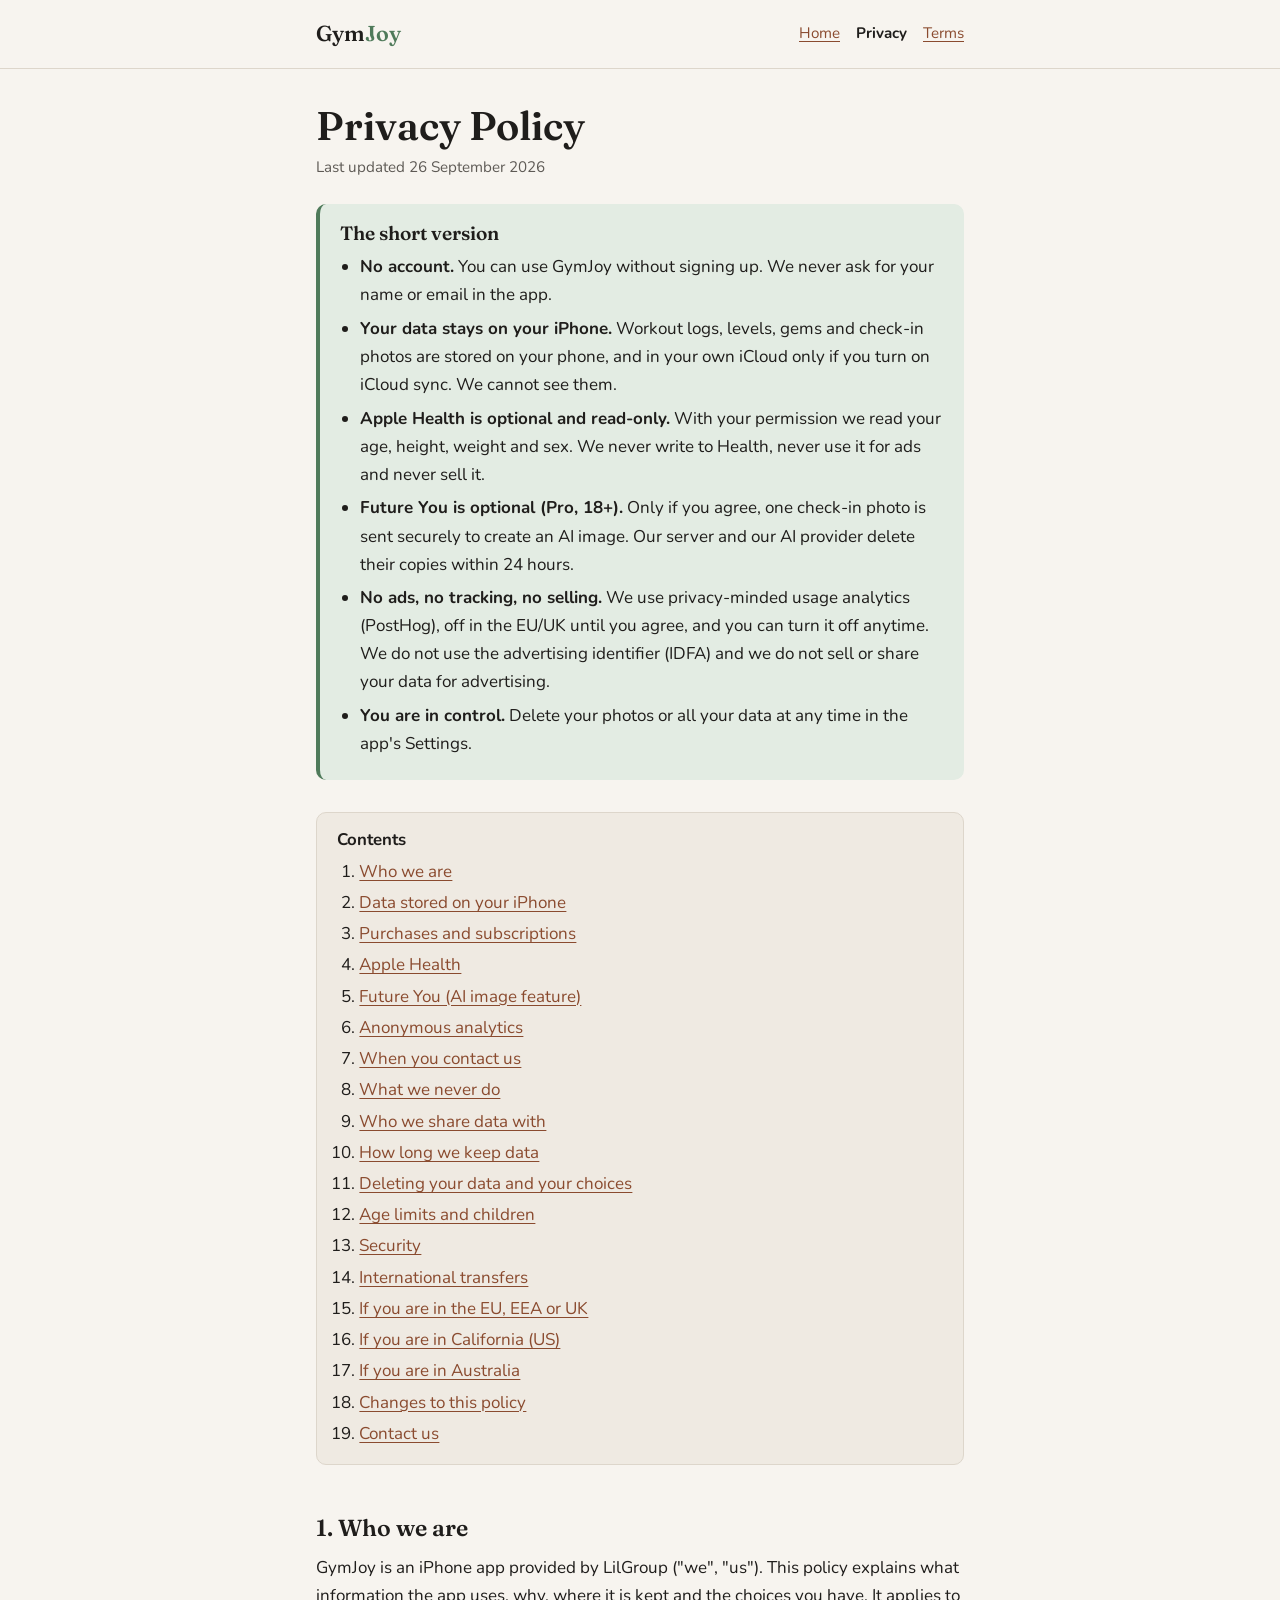
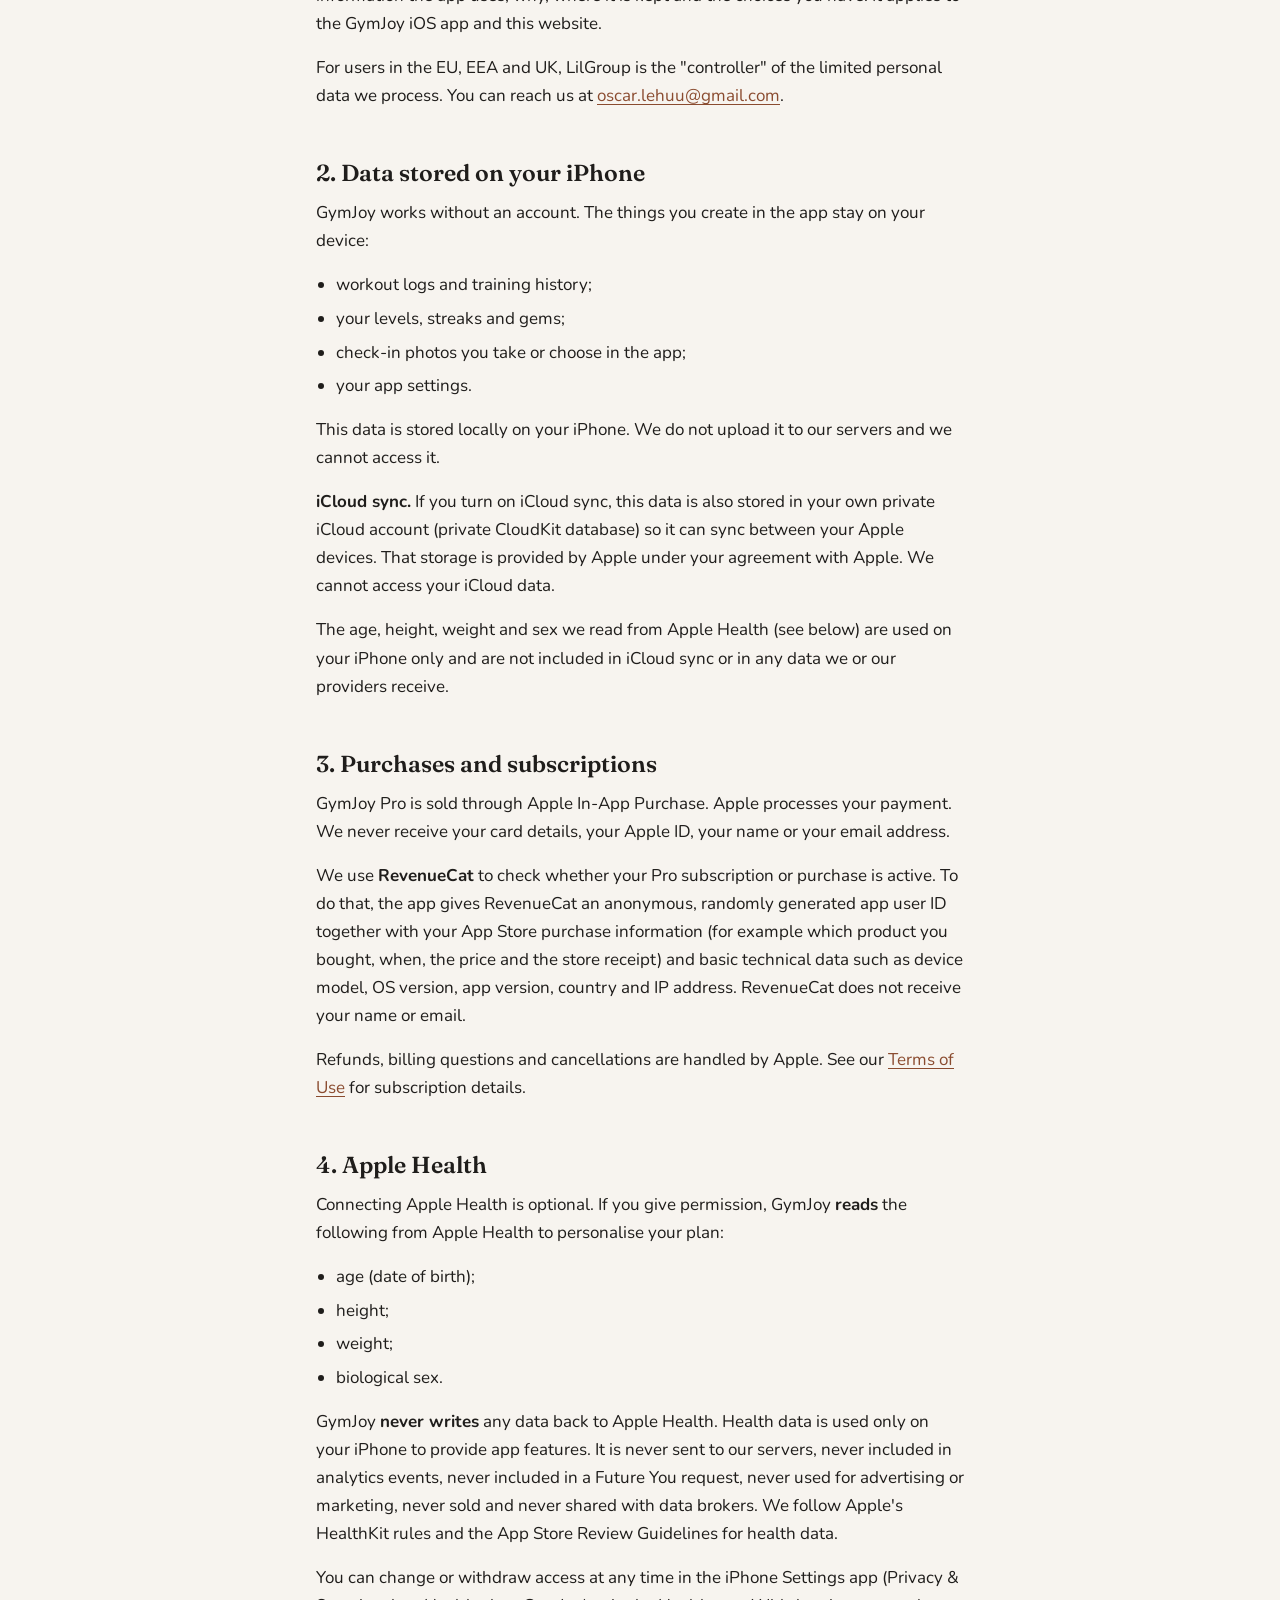
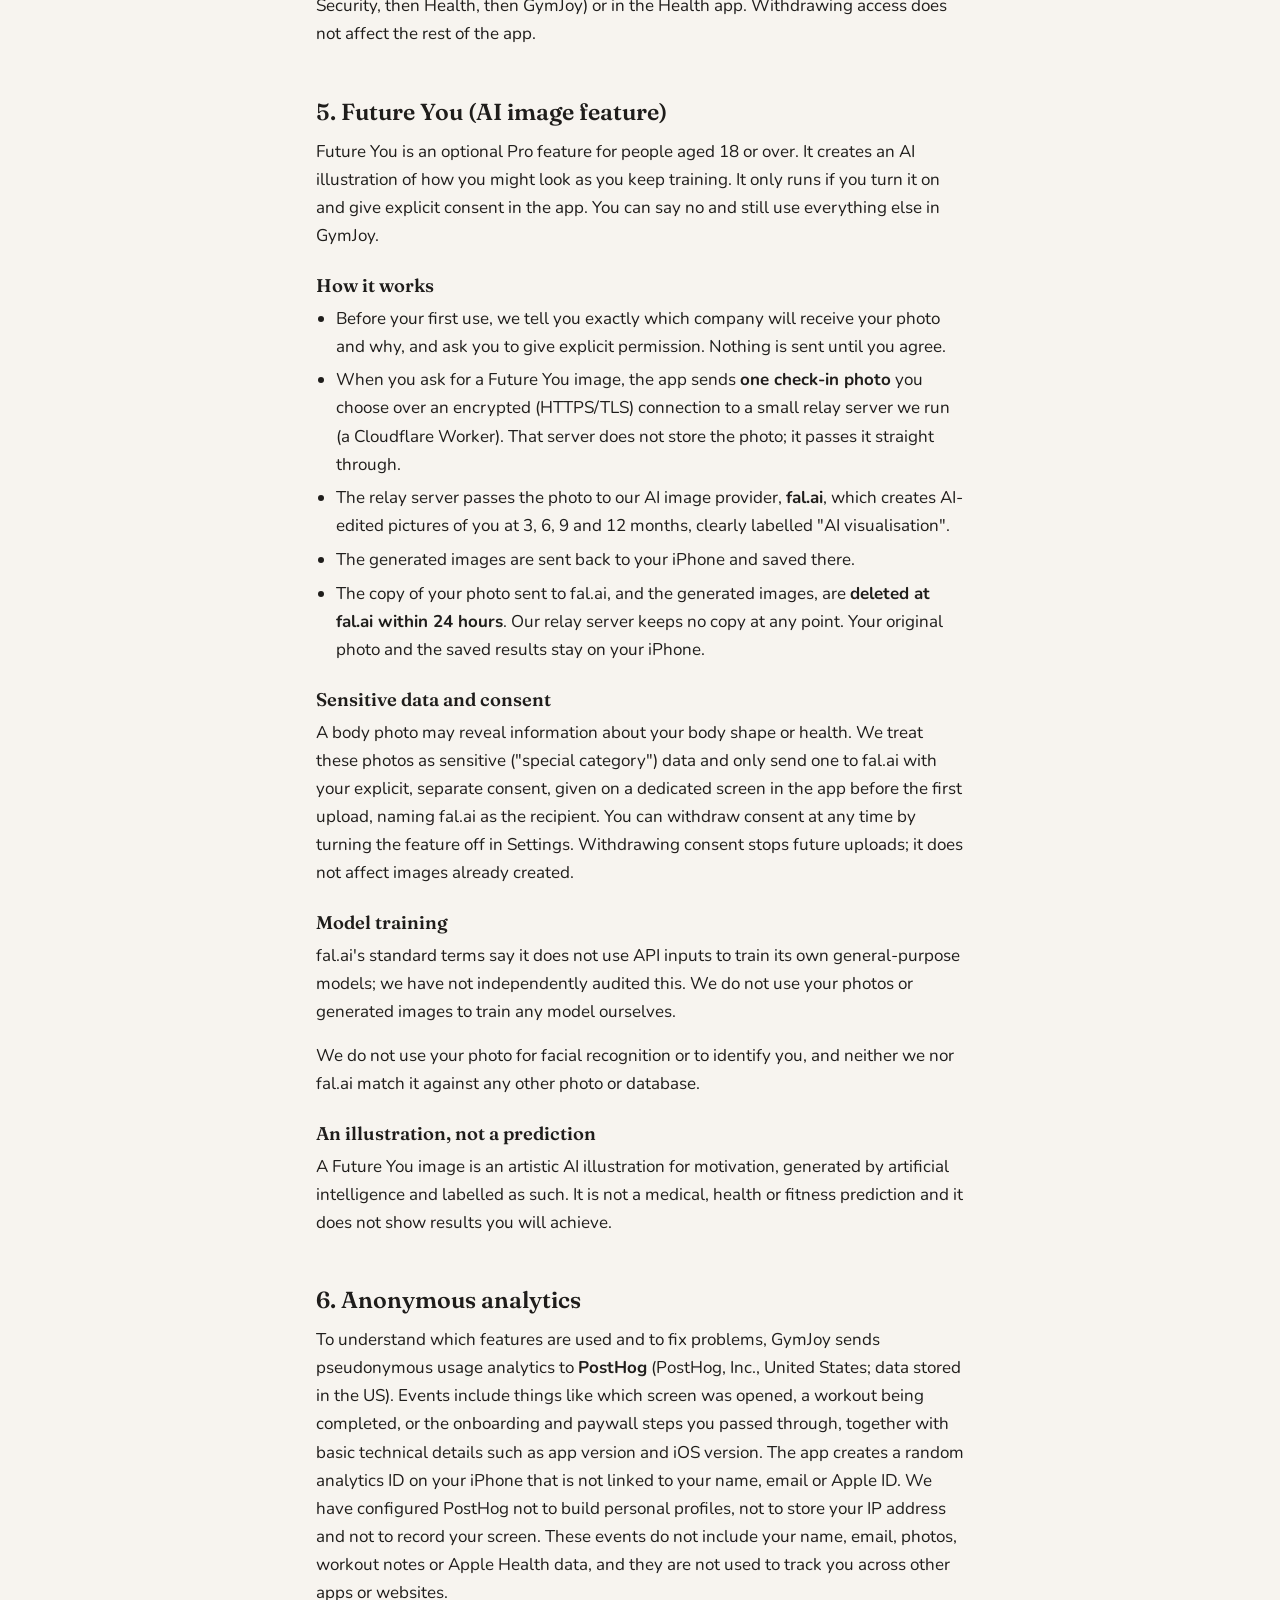
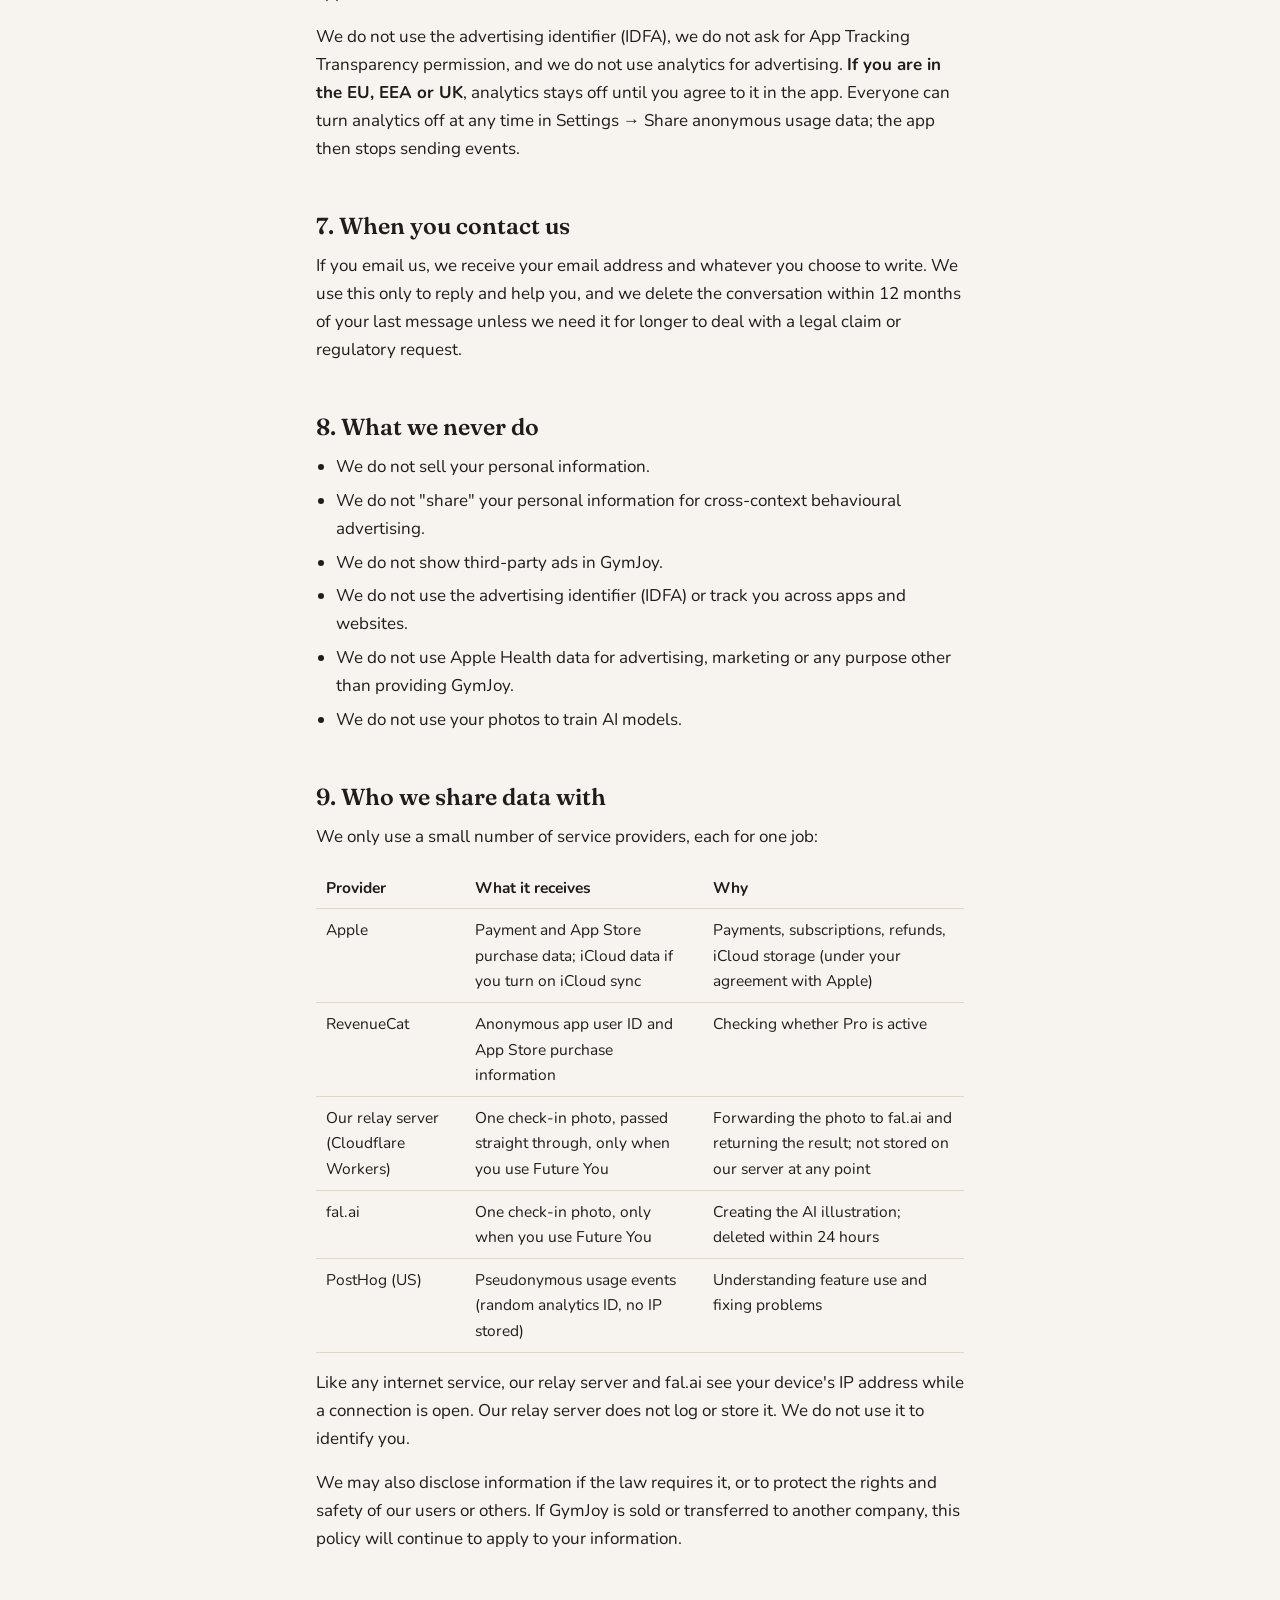
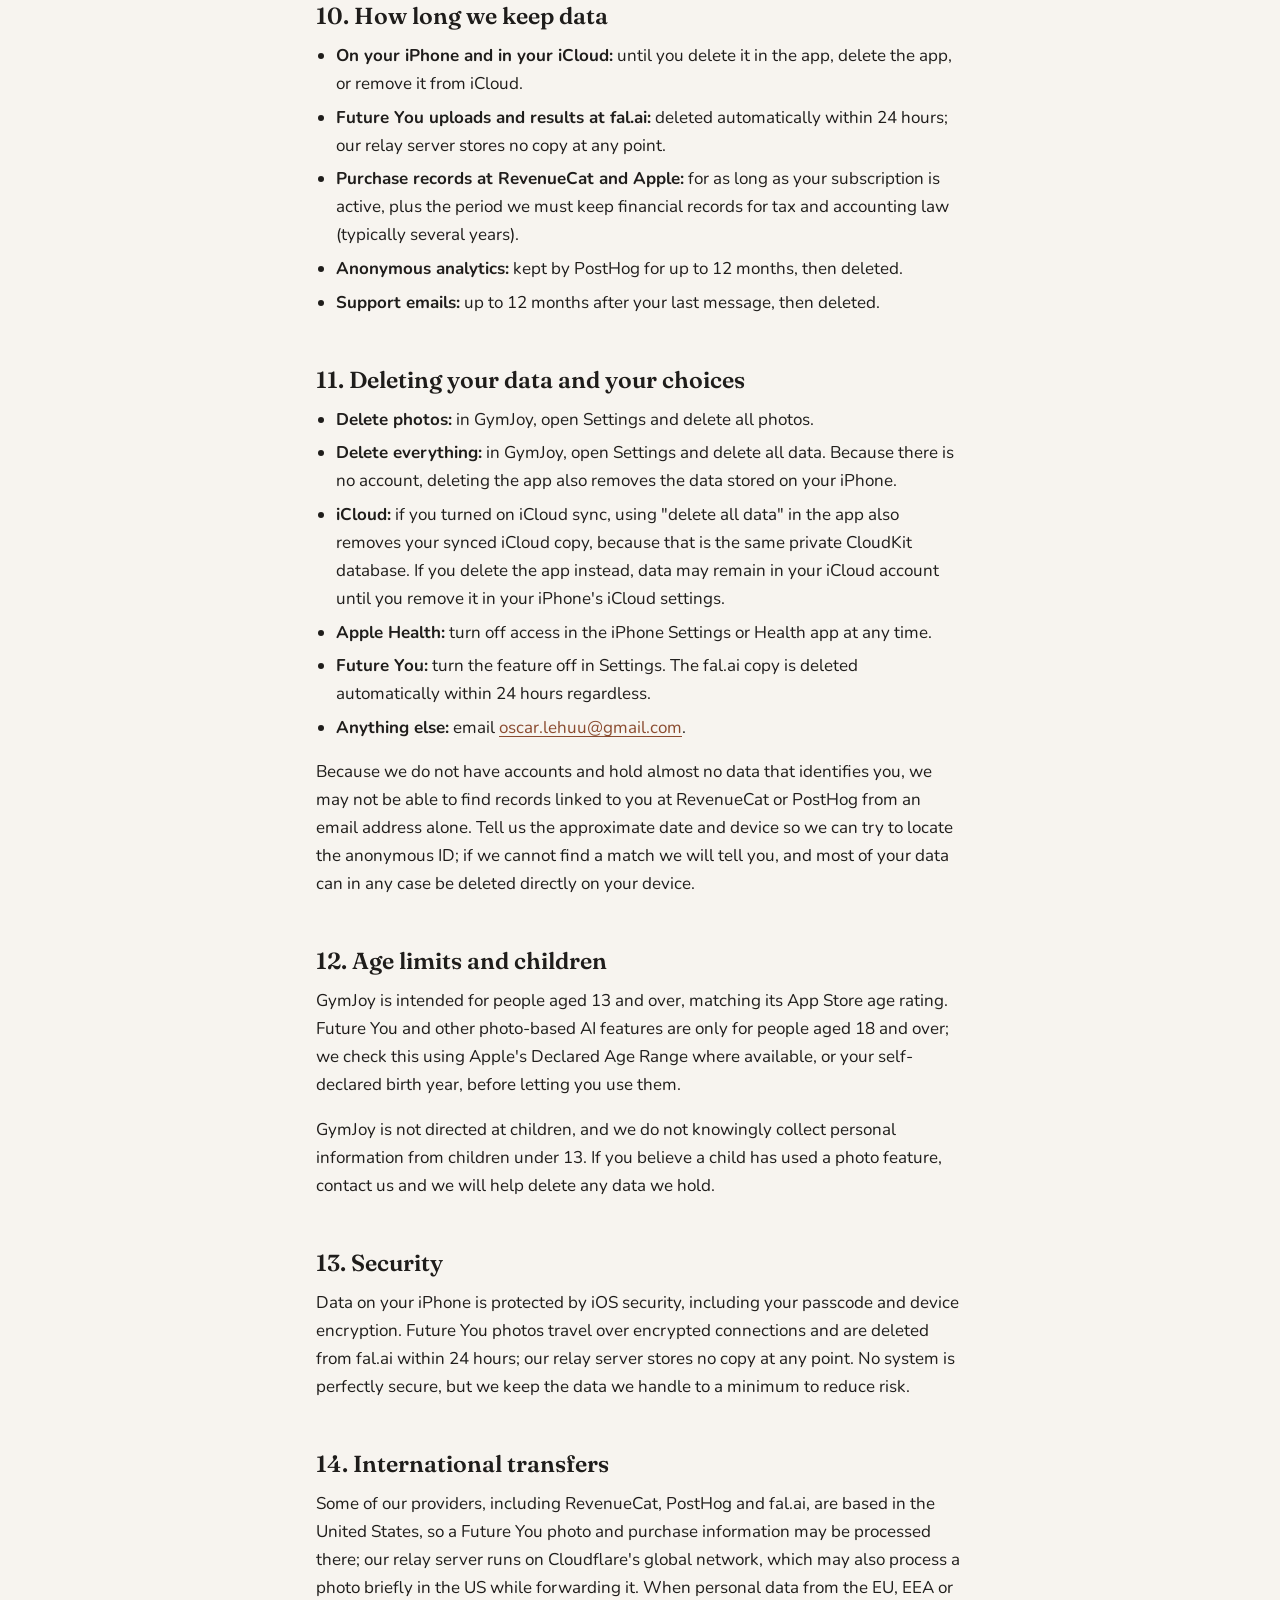
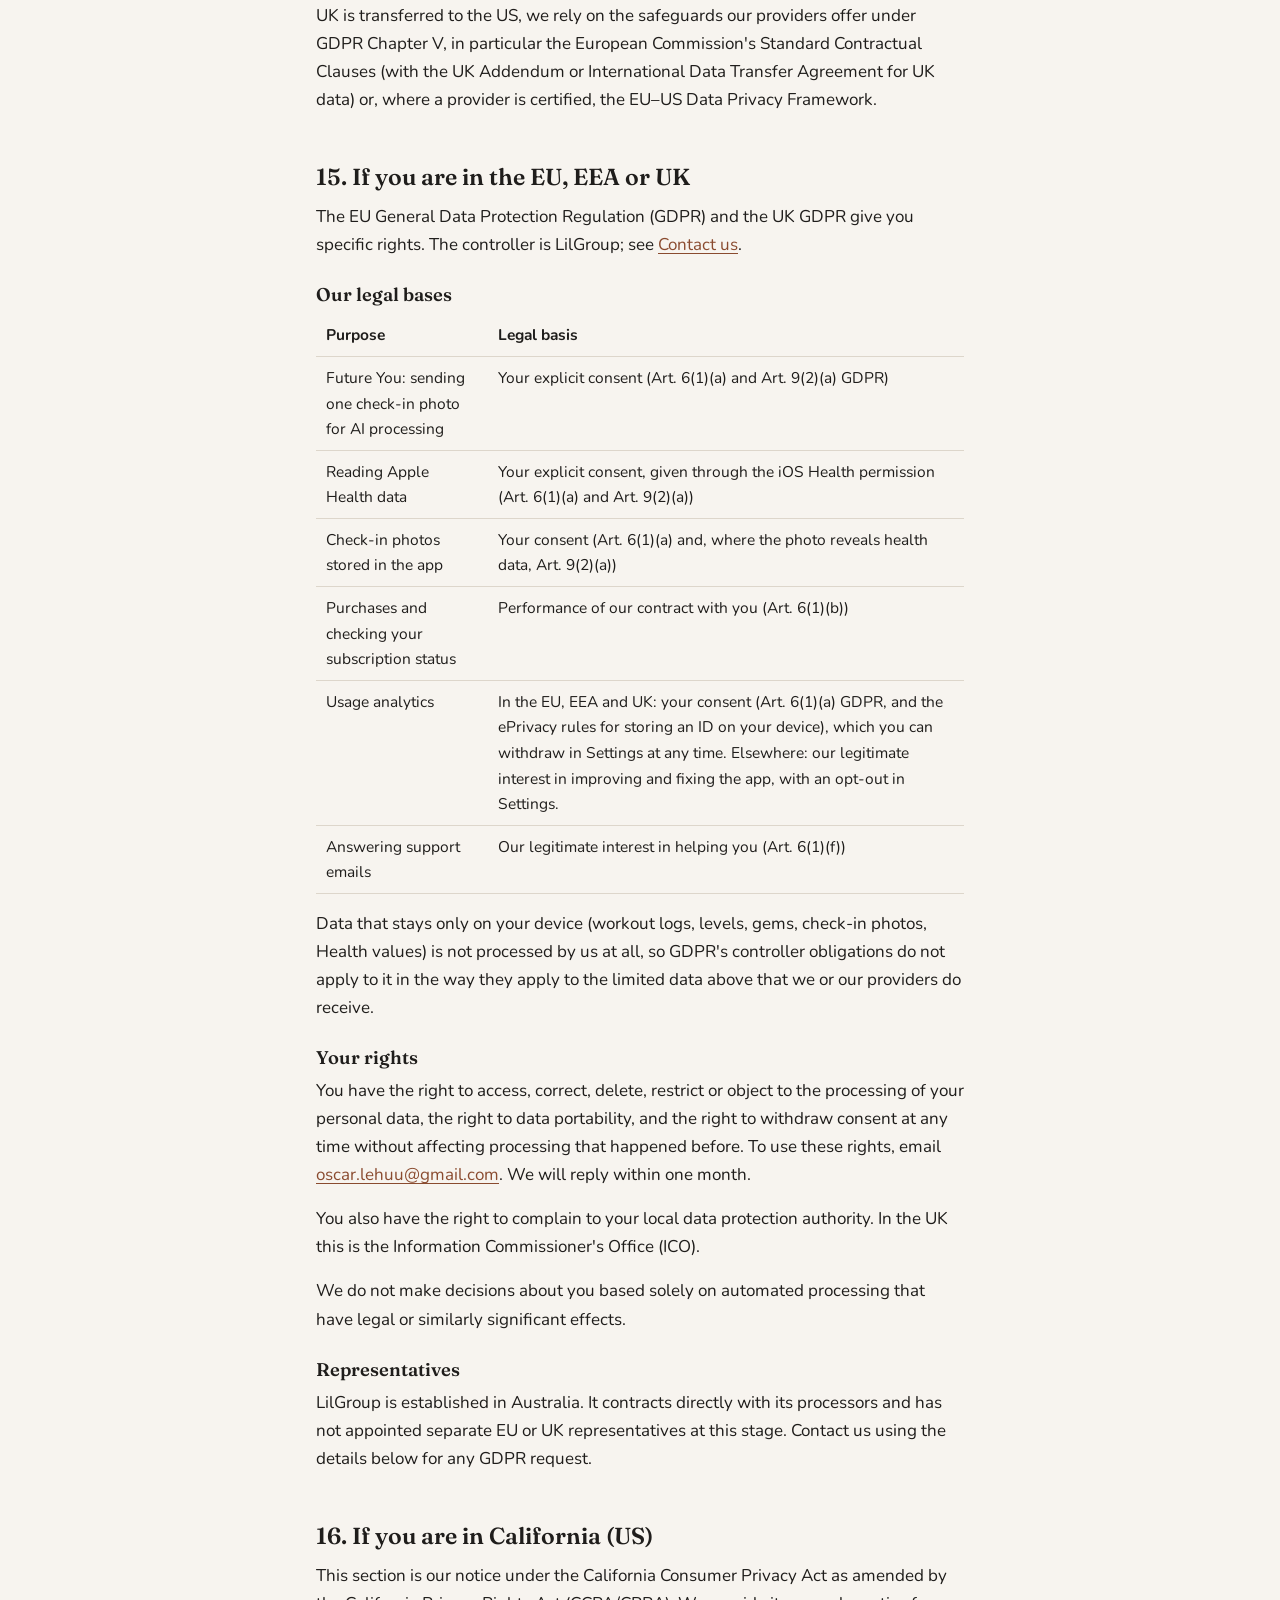
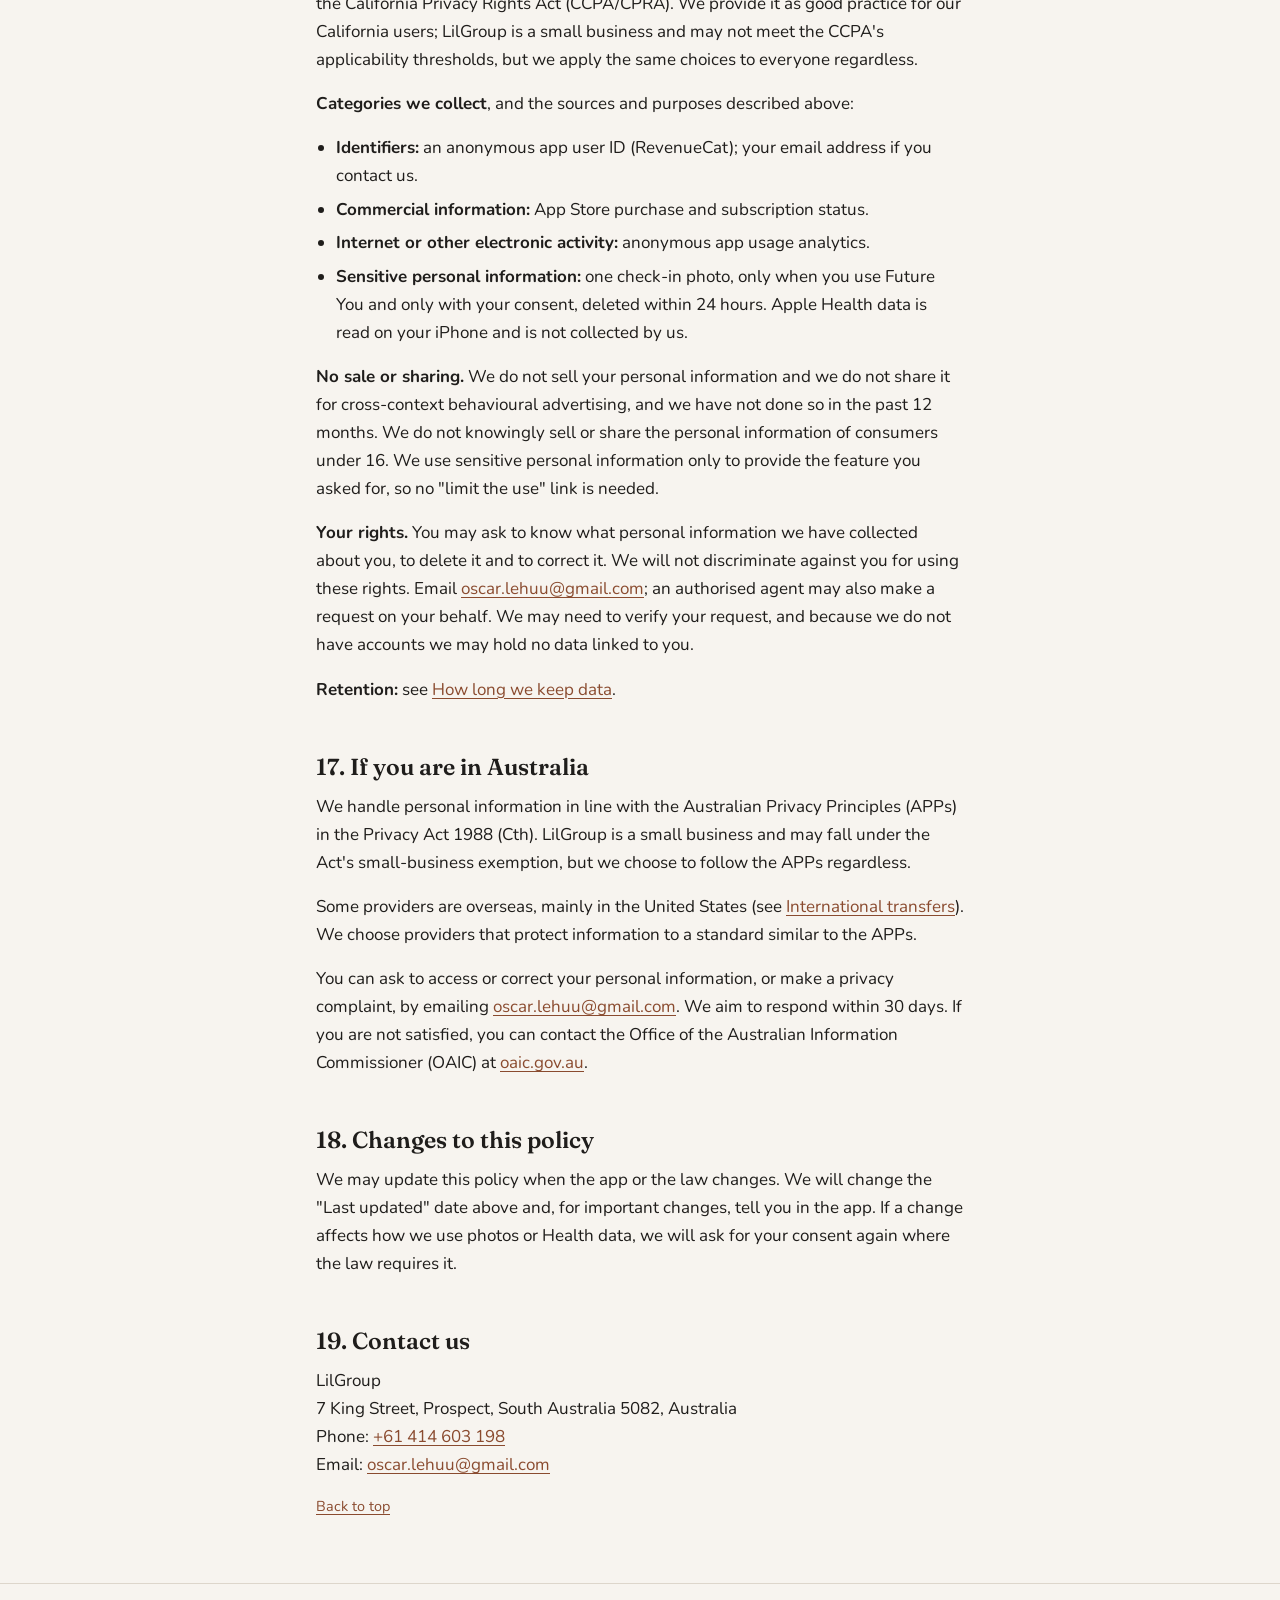
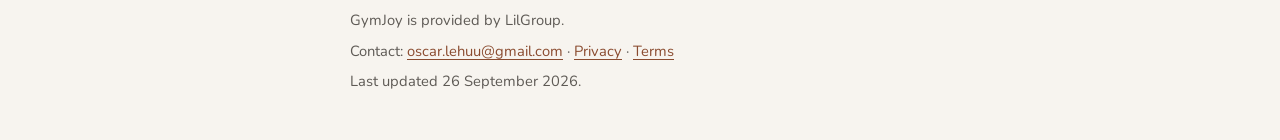
==== commit 74542795: "docs: add LilGroup street number and phone" ====
--- a/privacy.html
+++ b/privacy.html
@@ -268,7 +268,8 @@
       <section aria-labelledby="contact">
         <h2 id="contact">19. Contact us</h2>
         <p>LilGroup<br>
-        King Street, Prospect, South Australia 5082, Australia<br>
+        7 King Street, Prospect, South Australia 5082, Australia<br>
+        Phone: <a href="tel:+61414603198">+61 414 603 198</a><br>
         Email: <a href="mailto:oscar.lehuu@gmail.com">oscar.lehuu@gmail.com</a></p>
         <p class="back-to-top"><a href="#top">Back to top</a></p>
       </section>
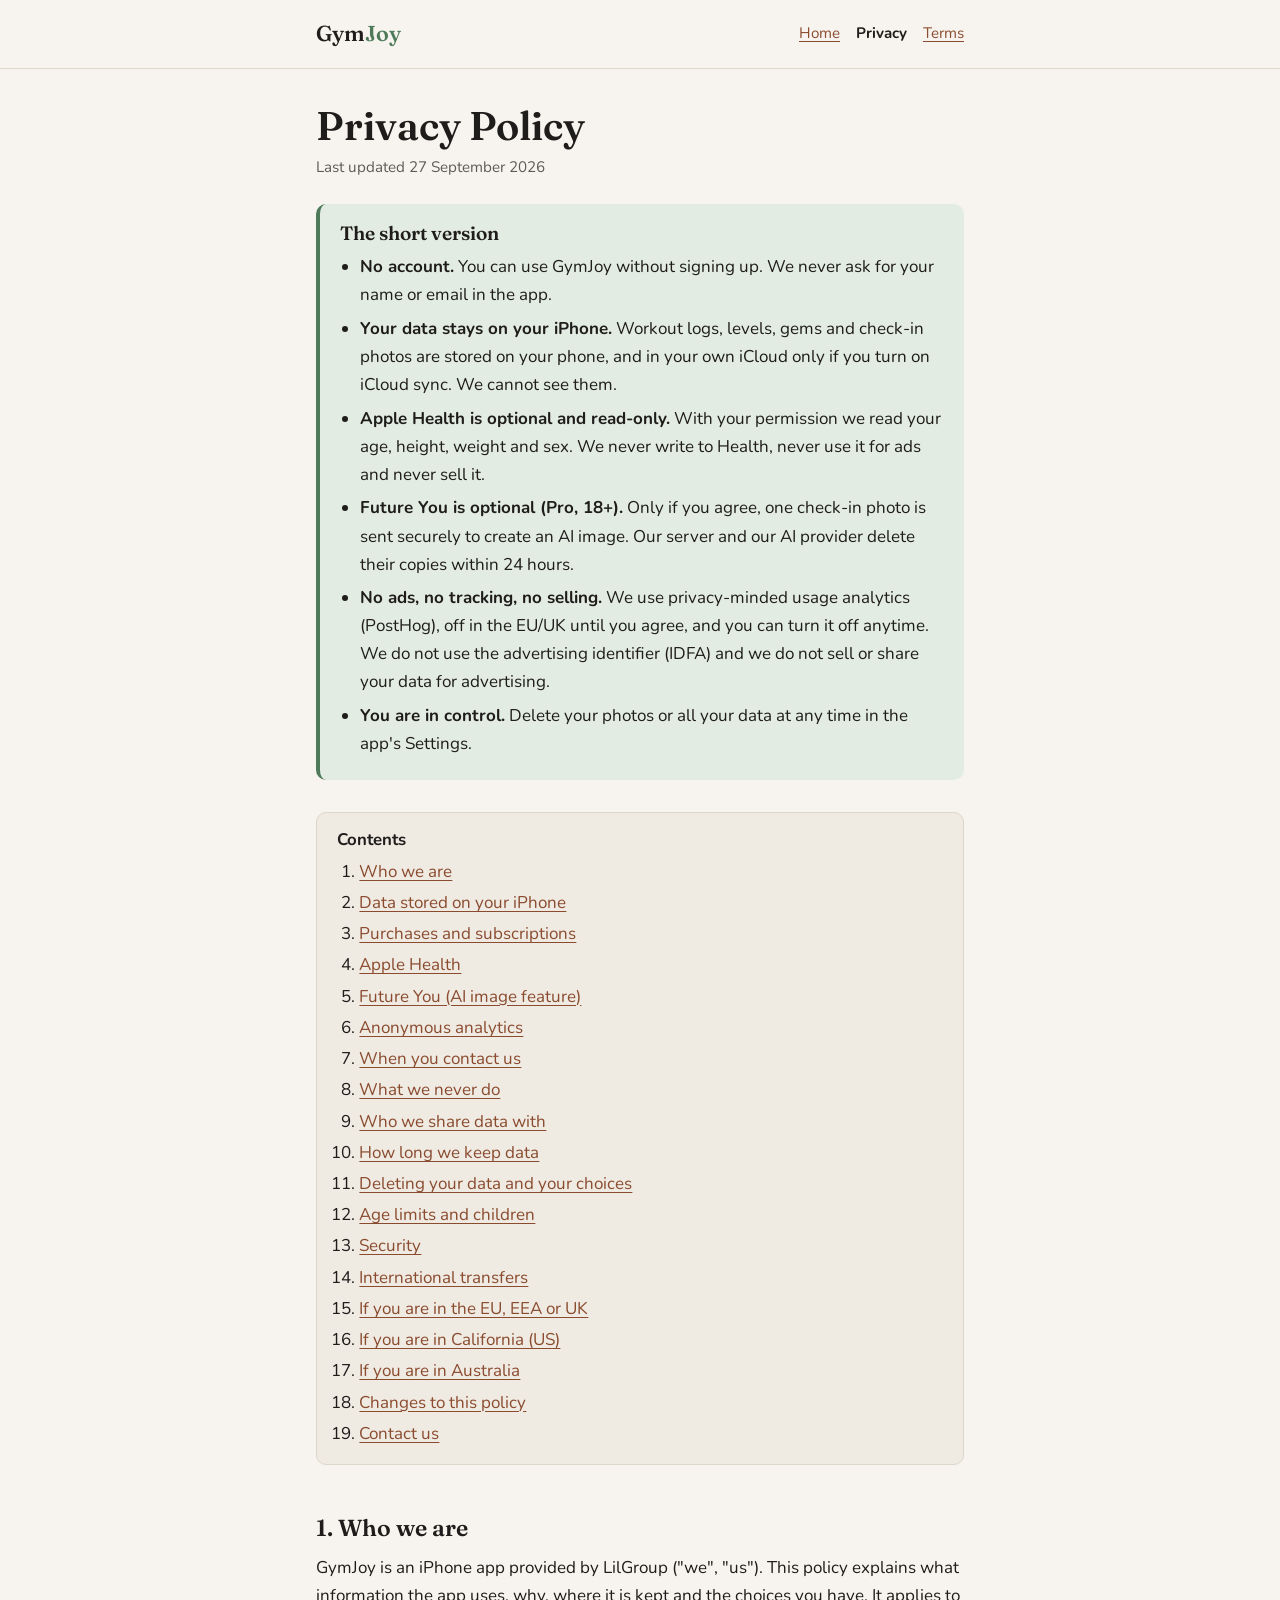
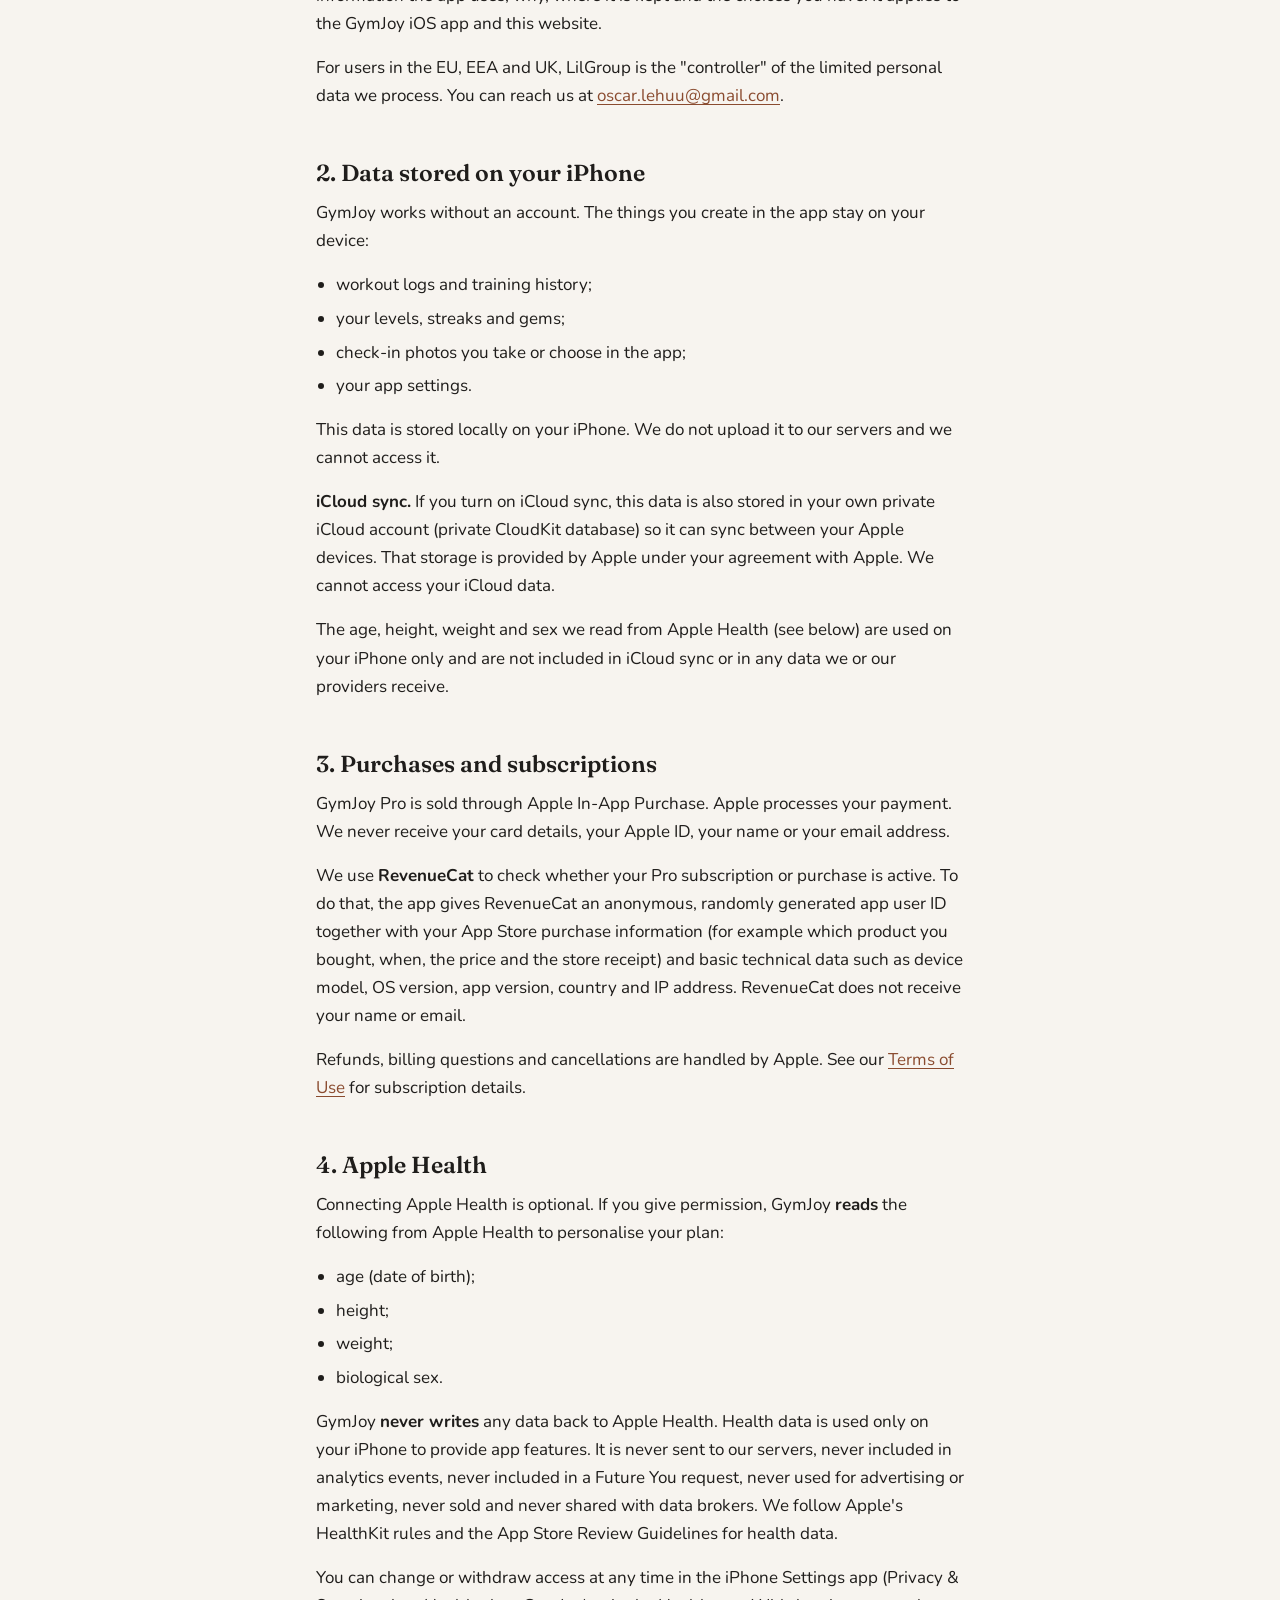
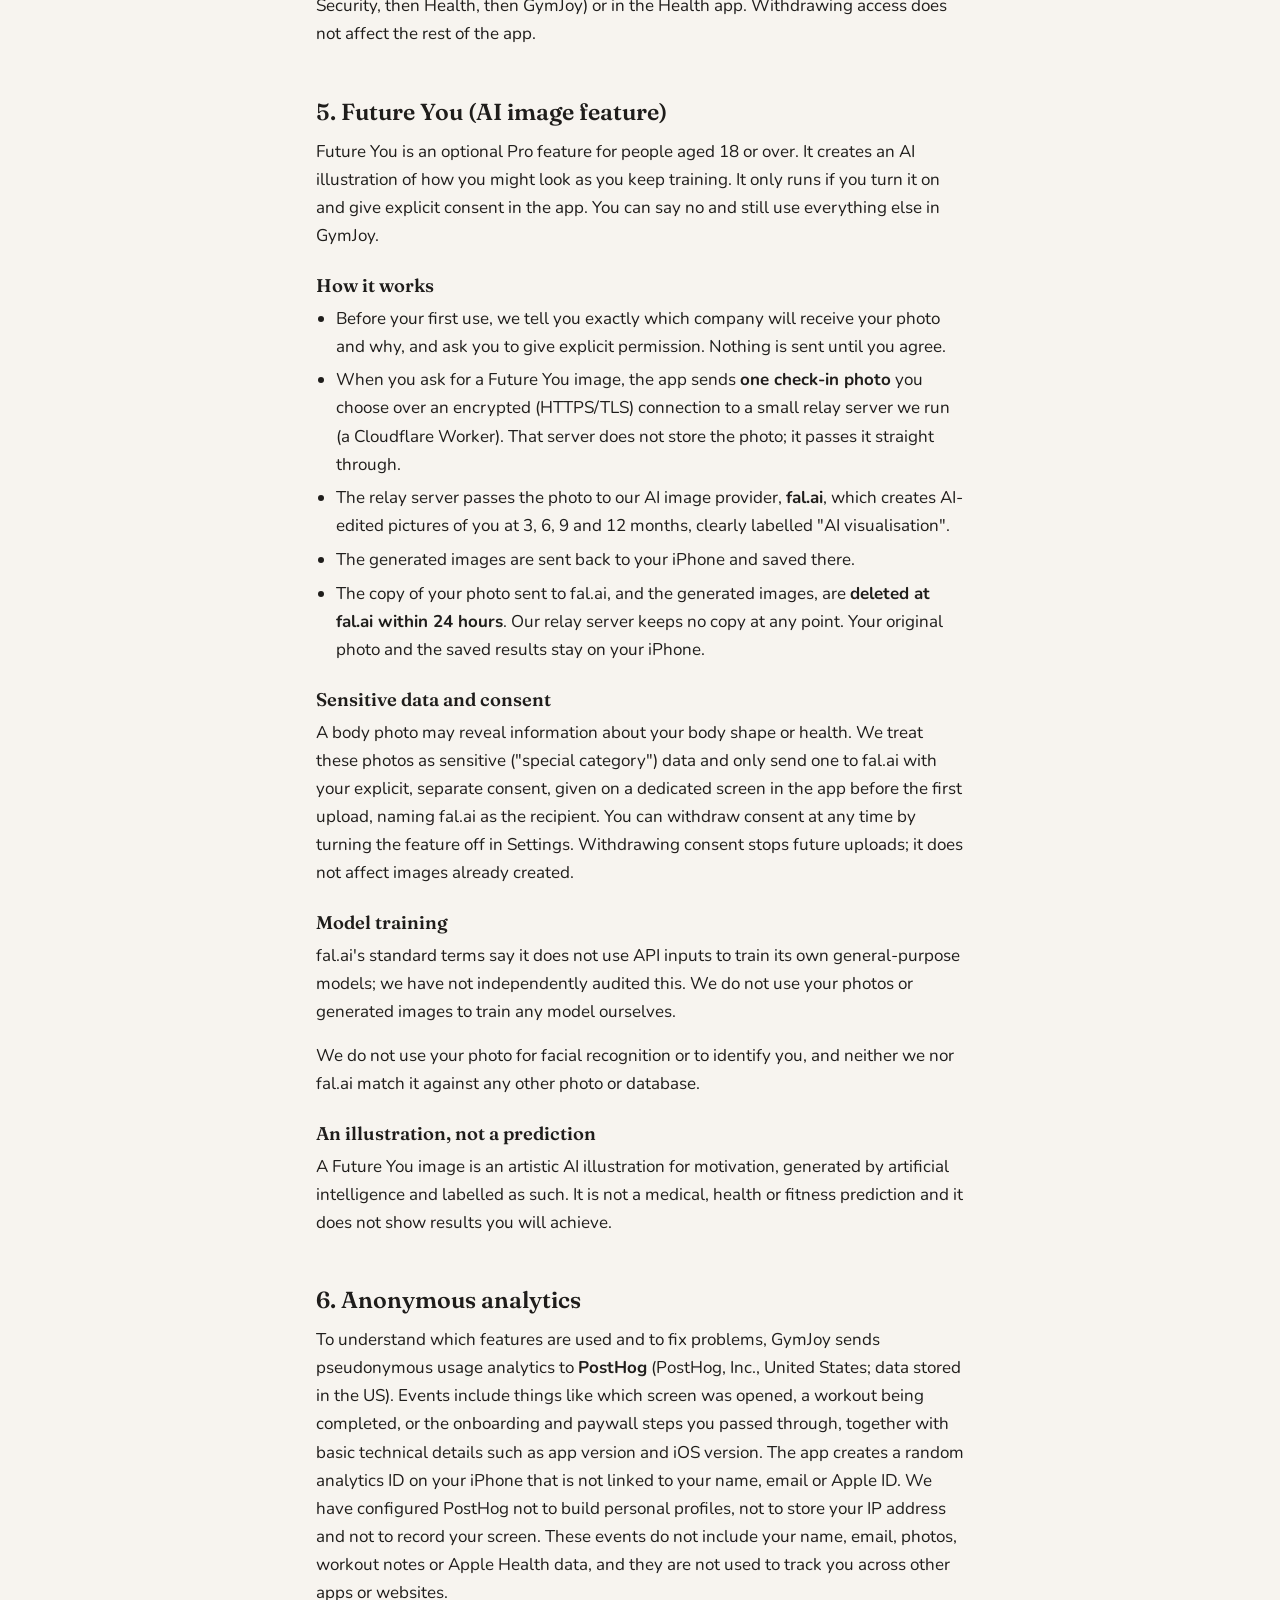
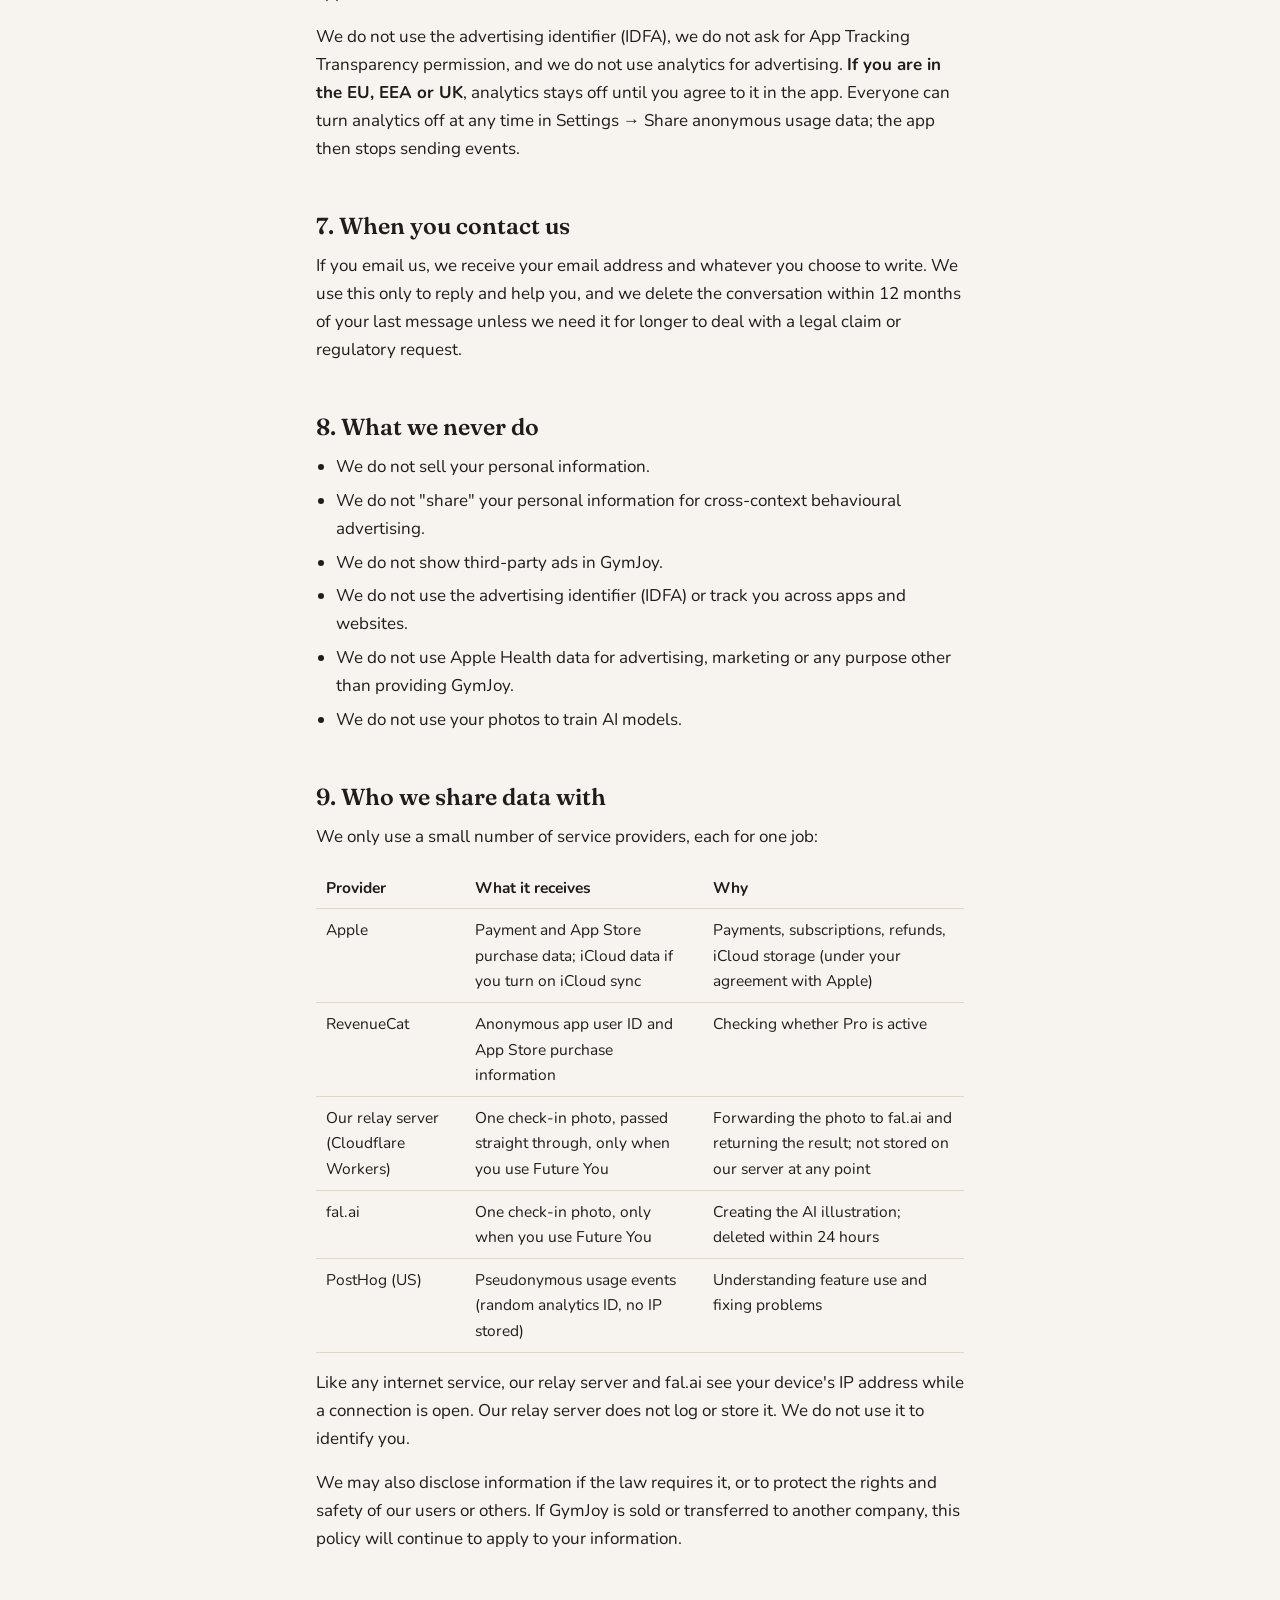
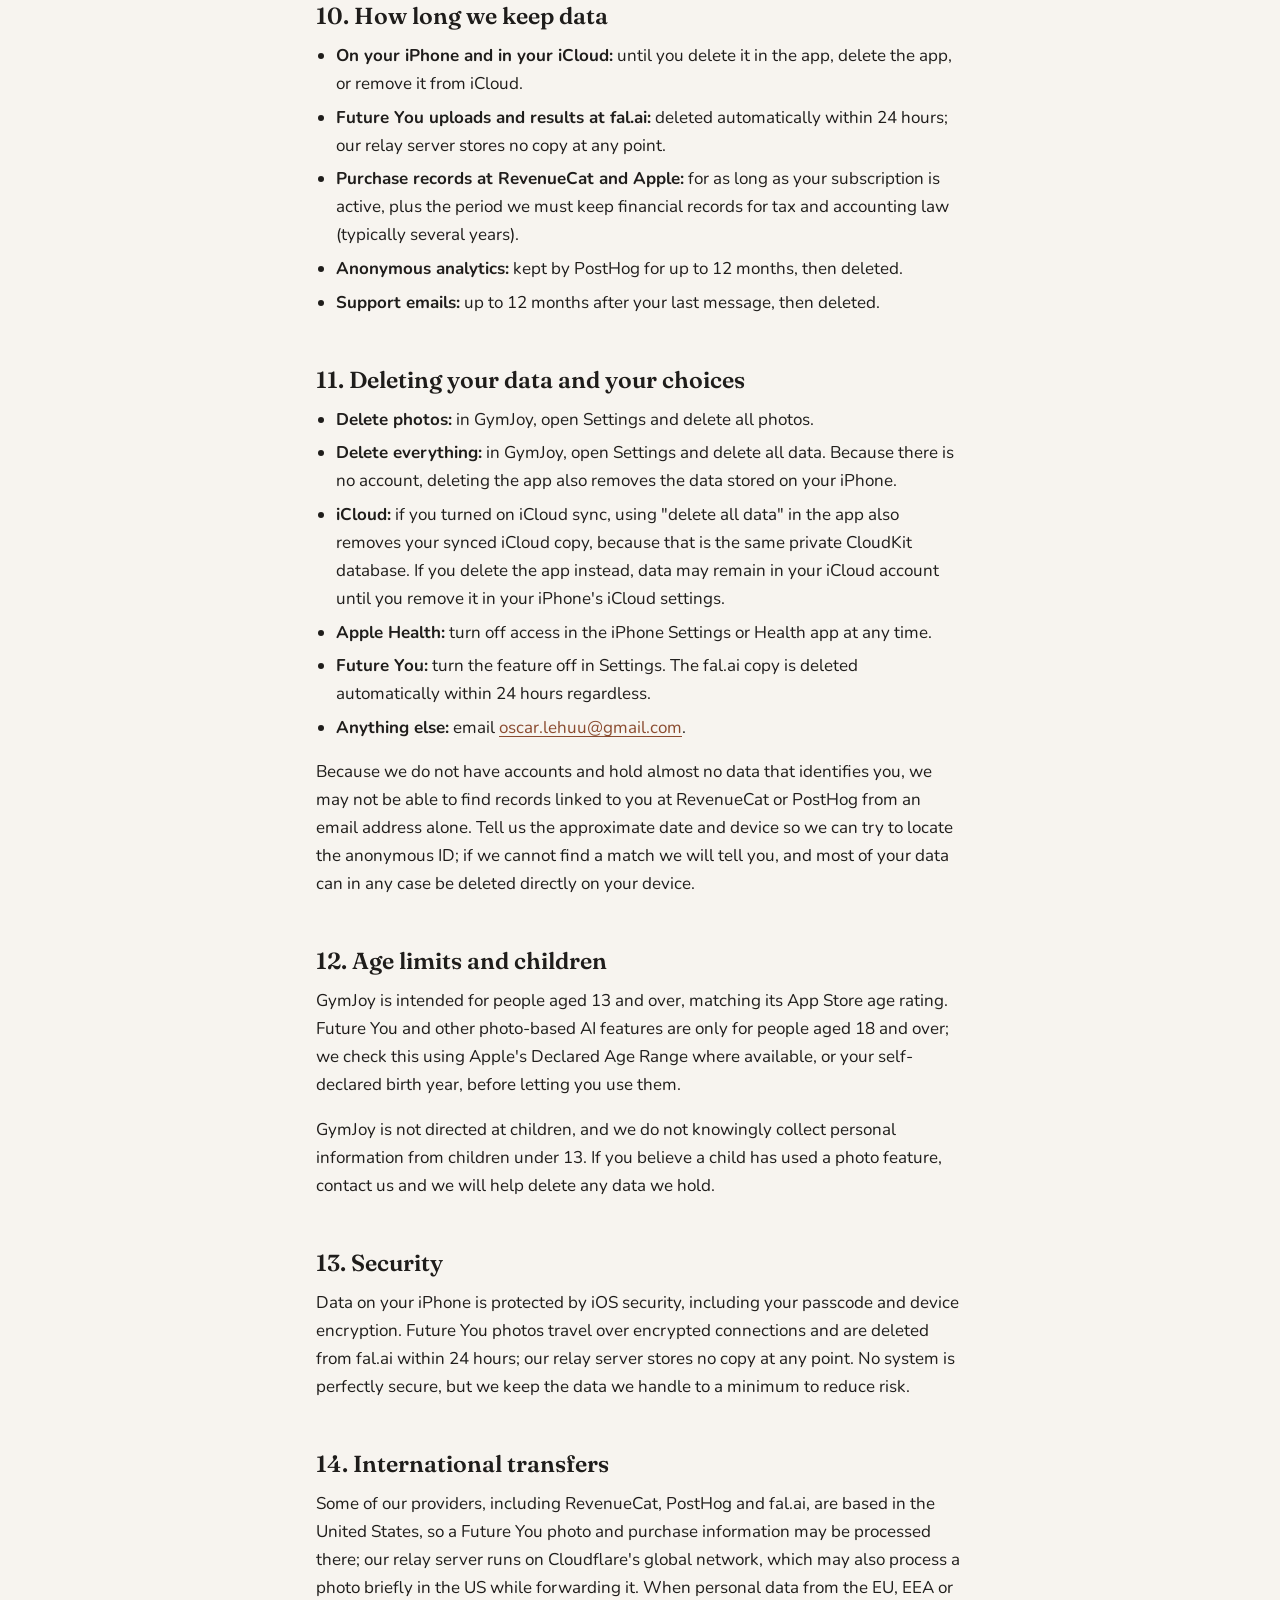
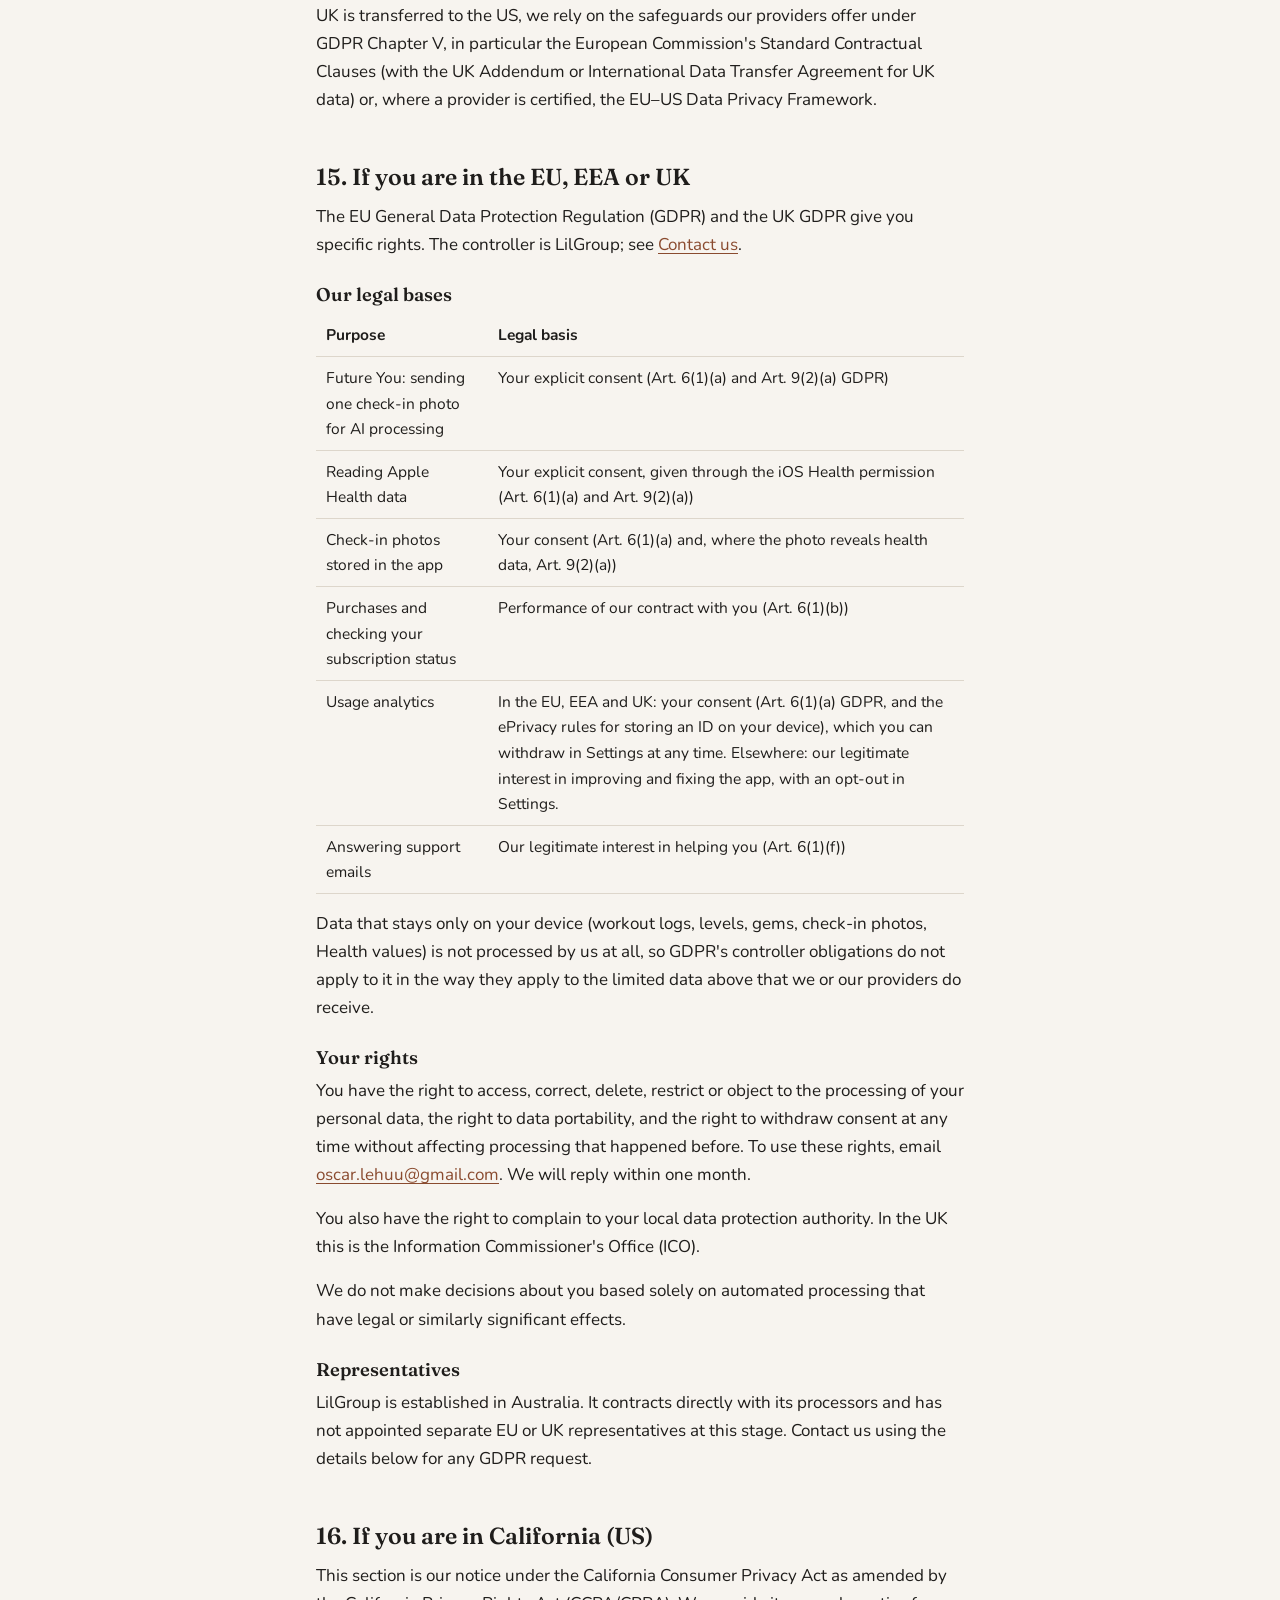
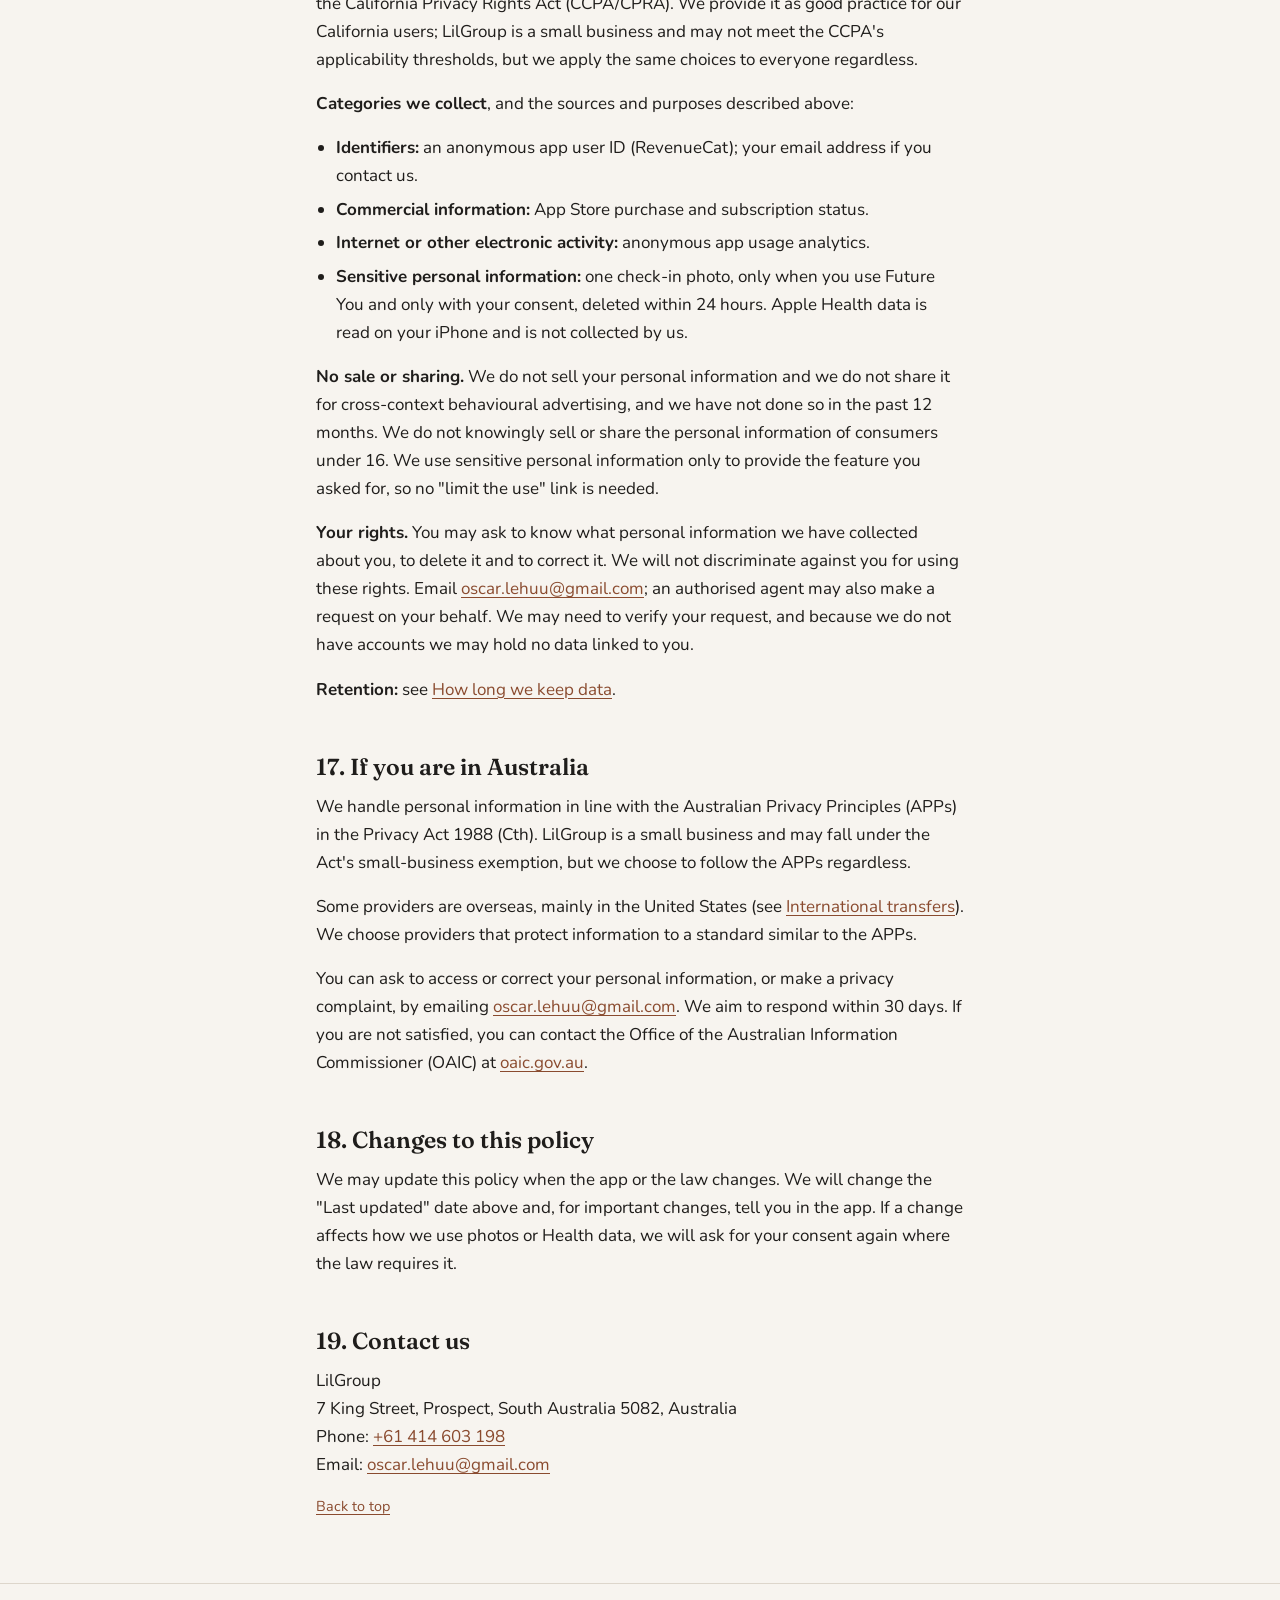
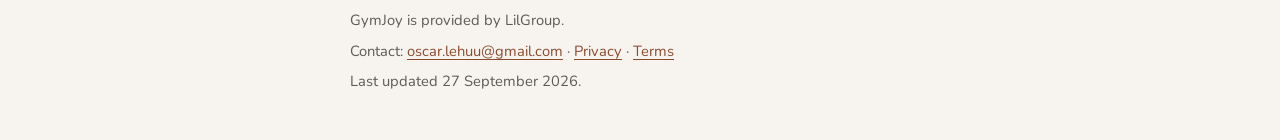
==== commit d5f0672a: "docs: bump last-updated date" ====
--- a/privacy.html
+++ b/privacy.html
@@ -27,7 +27,7 @@
   <main id="main">
     <div class="wrap">
       <h1 id="top">Privacy Policy</h1>
-      <p class="updated">Last updated <time datetime="2026-09-26">26 September 2026</time></p>
+      <p class="updated">Last updated <time datetime="2026-09-27">27 September 2026</time></p>
 
       <section class="summary" aria-labelledby="summary-title">
         <h2 id="summary-title">The short version</h2>
@@ -280,7 +280,7 @@
     <div class="wrap">
       <p>GymJoy is provided by LilGroup.</p>
       <p>Contact: <a href="mailto:oscar.lehuu@gmail.com">oscar.lehuu@gmail.com</a> · <a href="privacy.html">Privacy</a> · <a href="terms.html">Terms</a></p>
-      <p>Last updated <time datetime="2026-09-26">26 September 2026</time>.</p>
+      <p>Last updated <time datetime="2026-09-27">27 September 2026</time>.</p>
     </div>
   </footer>
 </body>
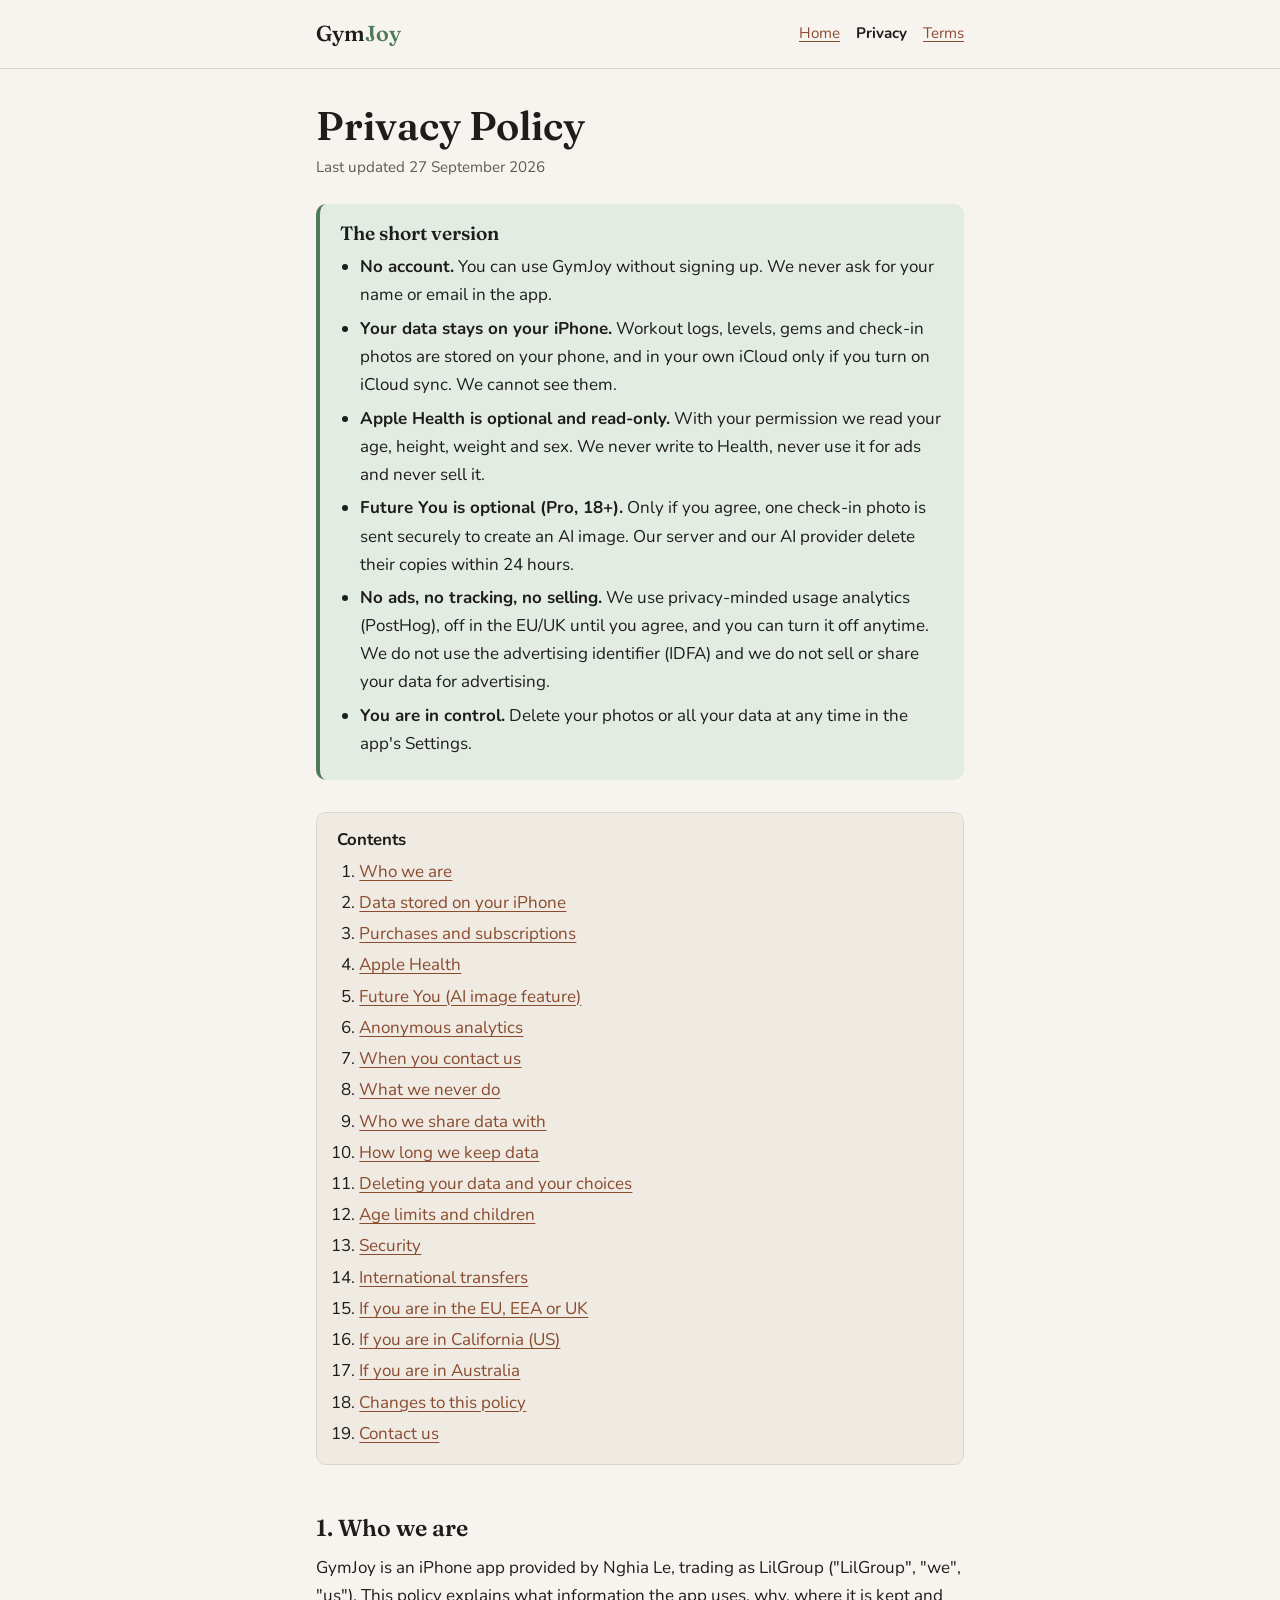
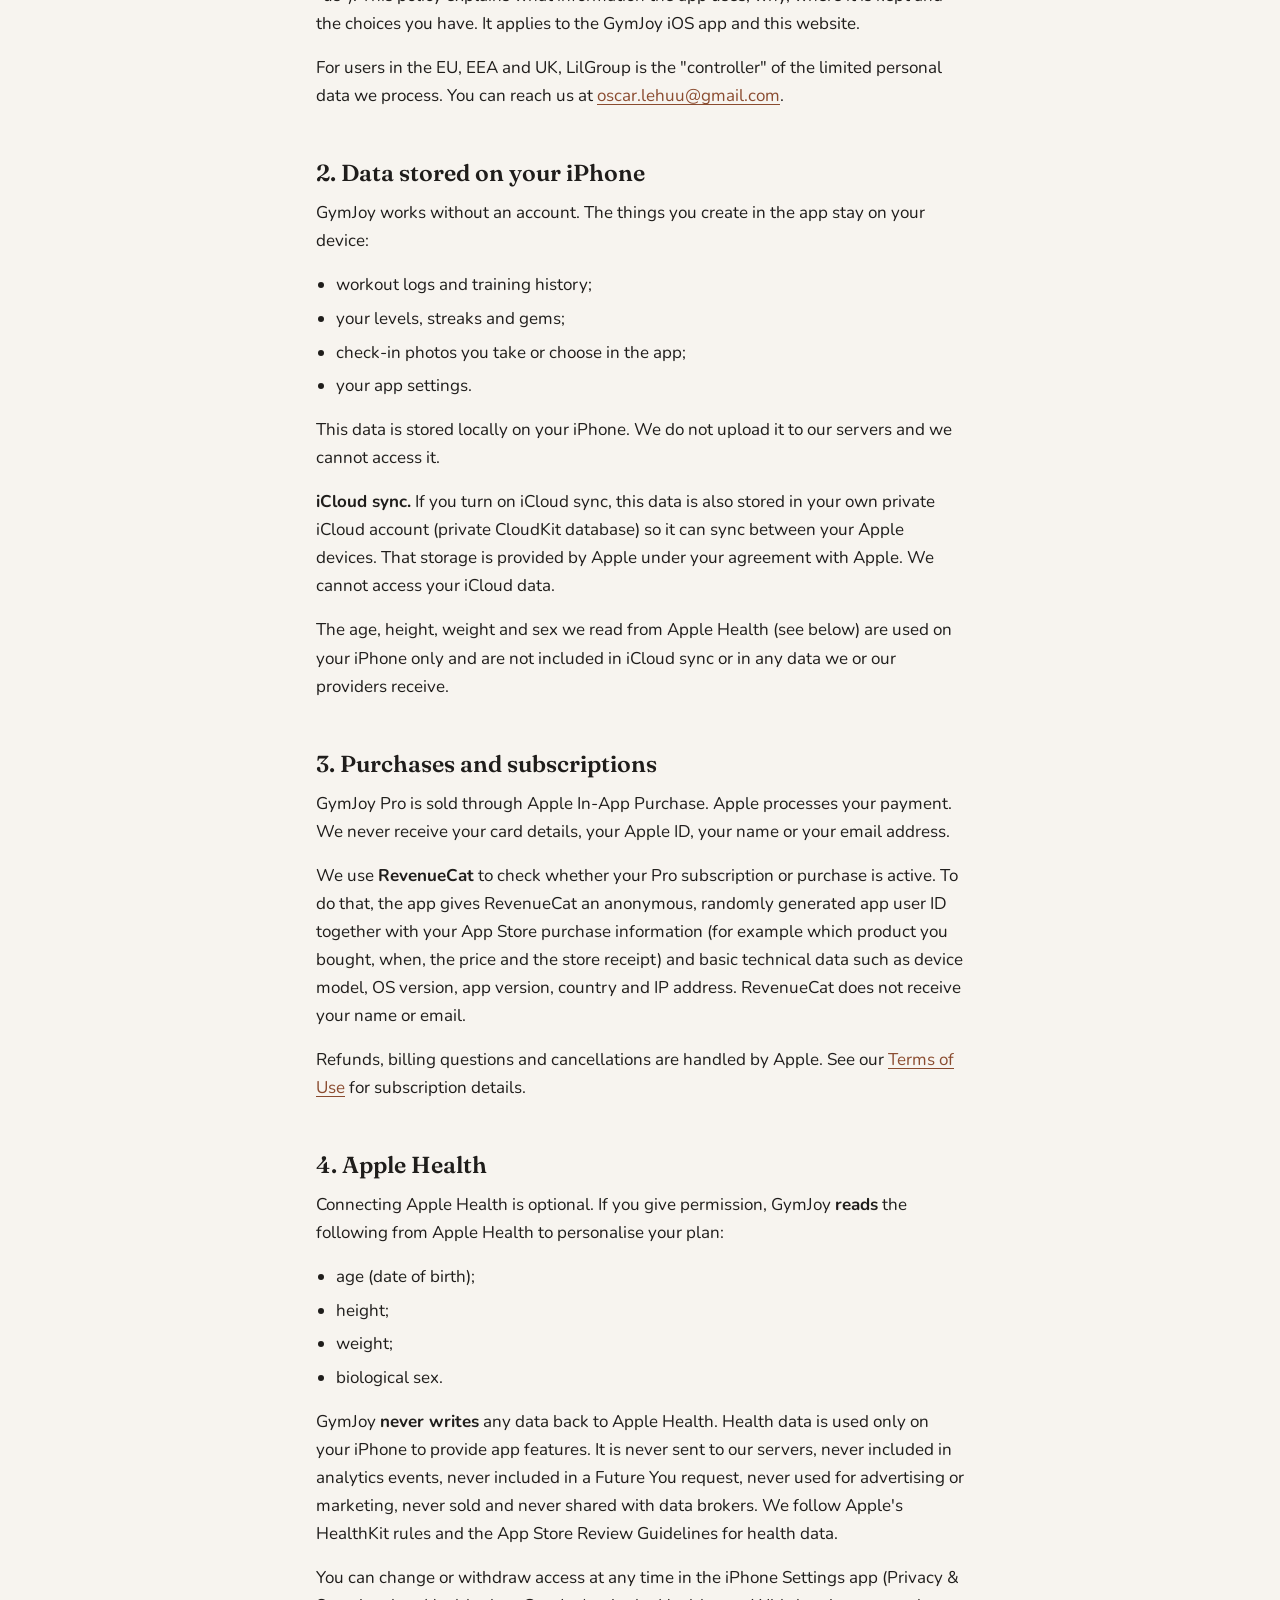
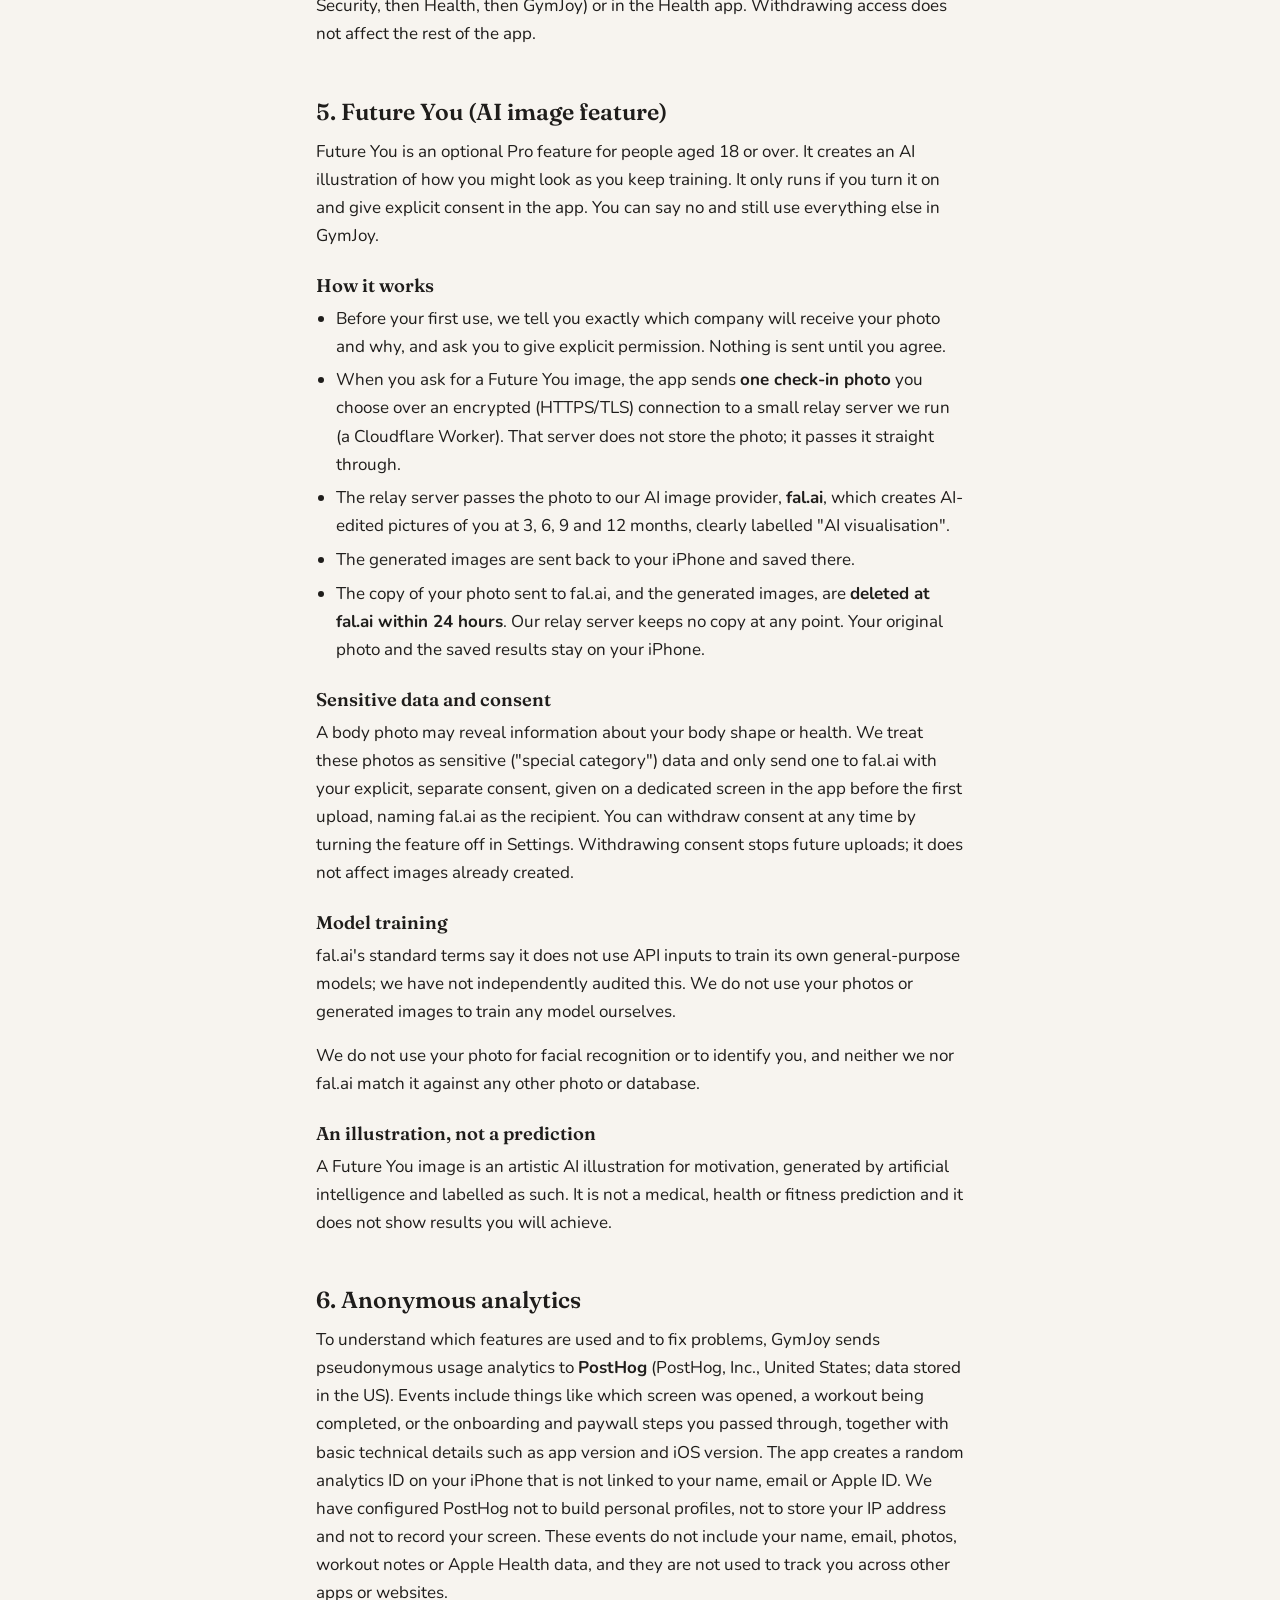
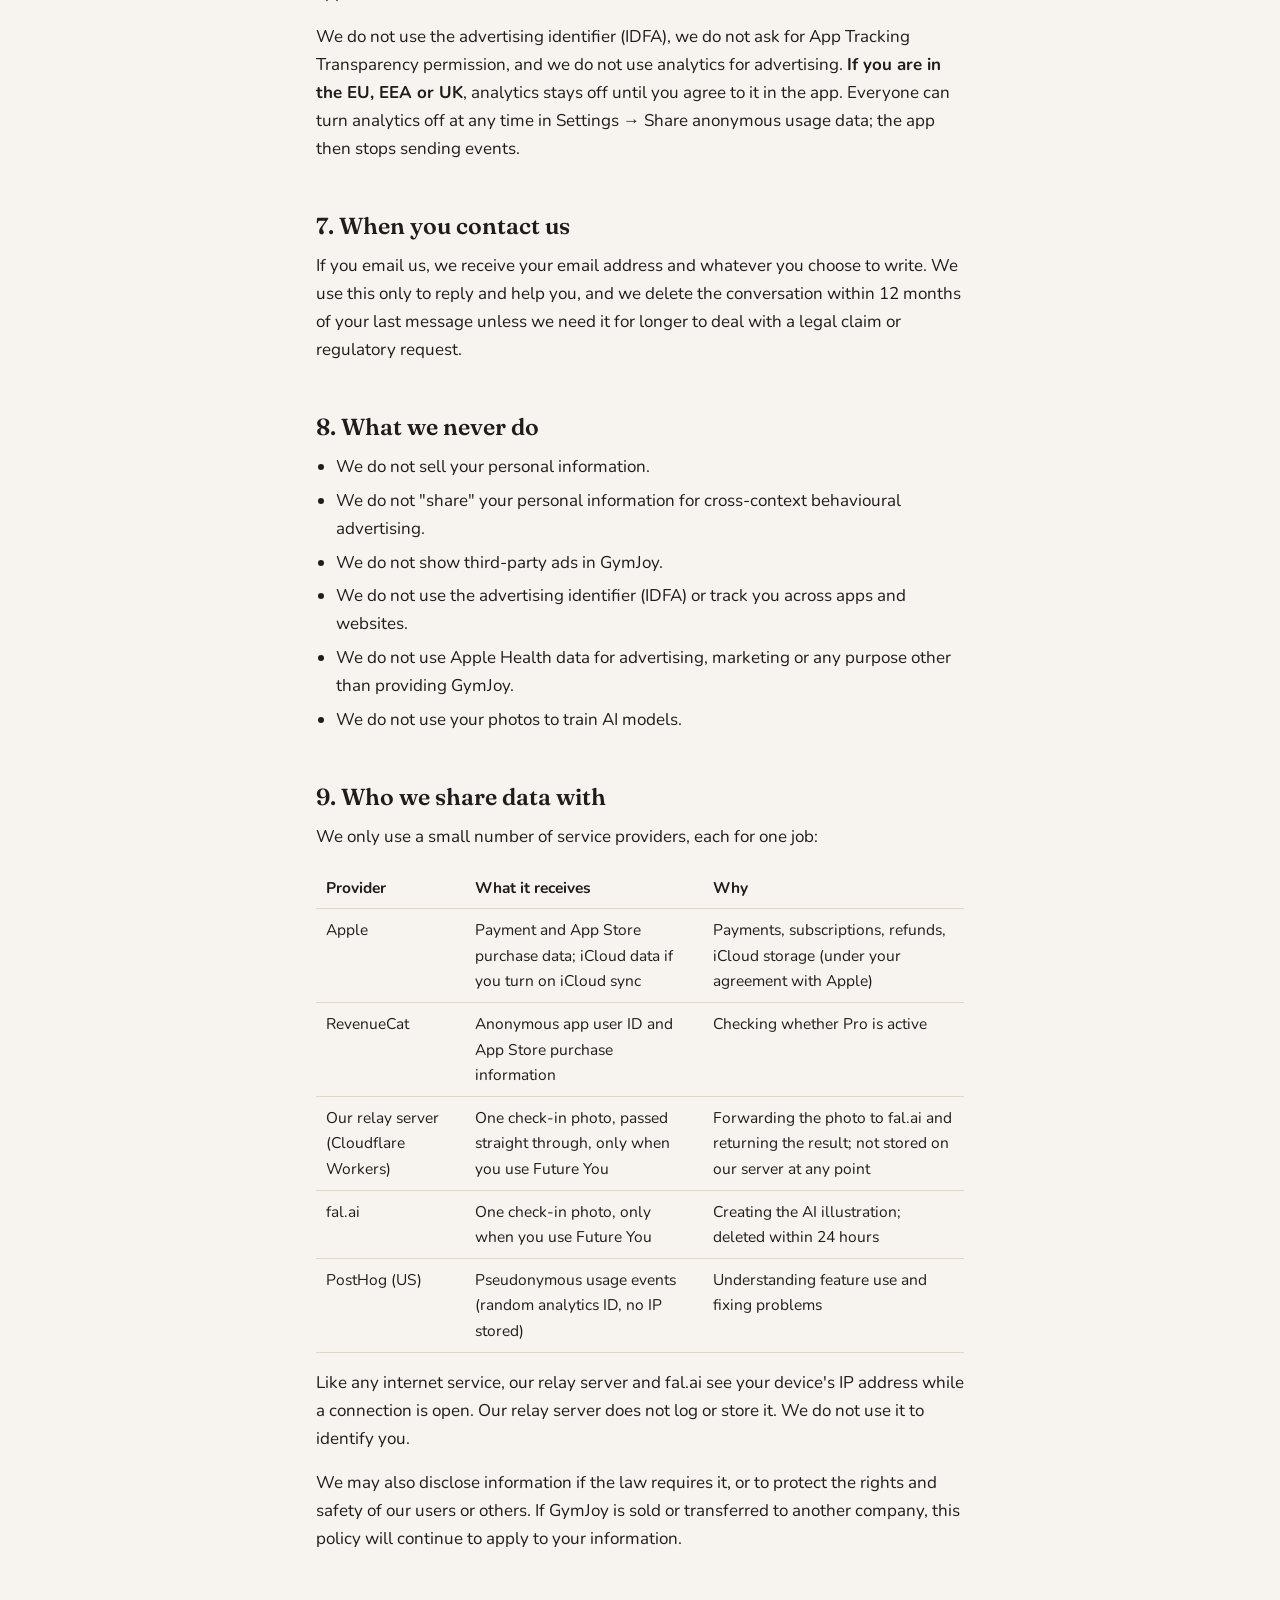
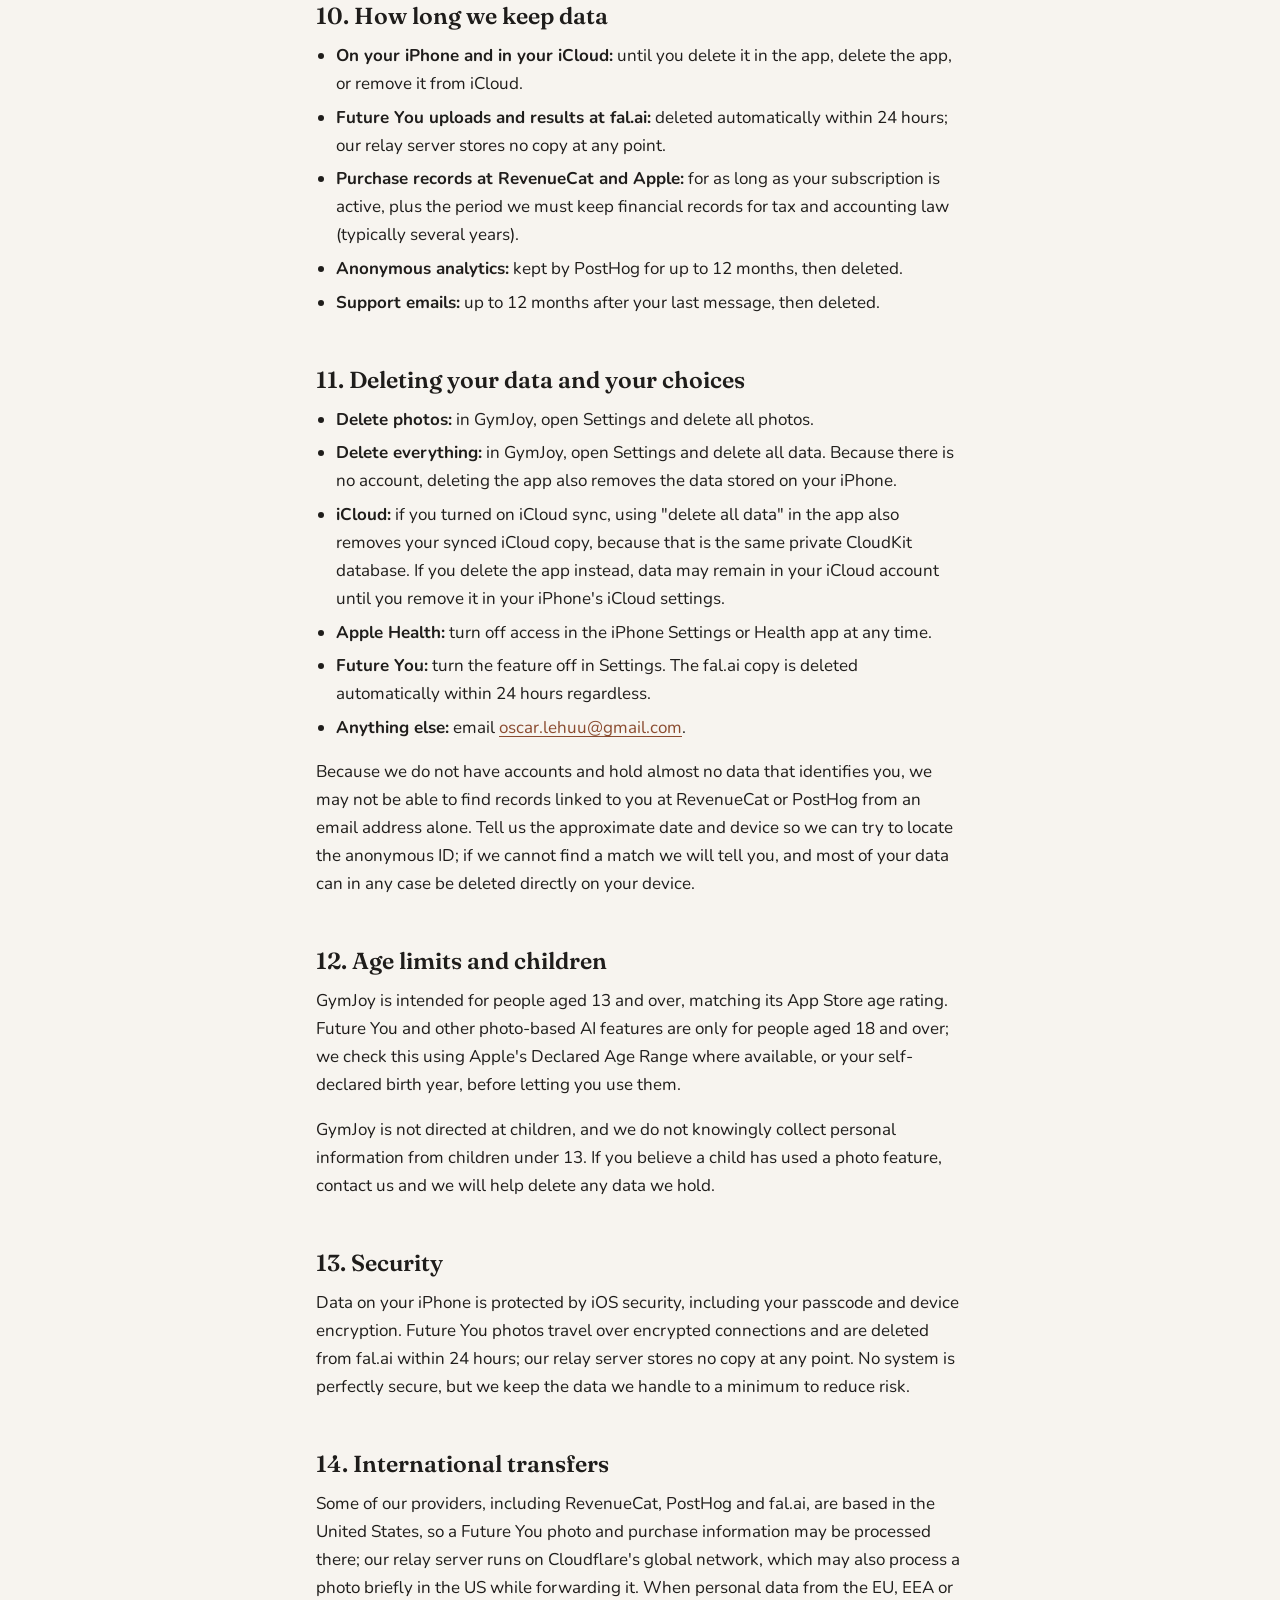
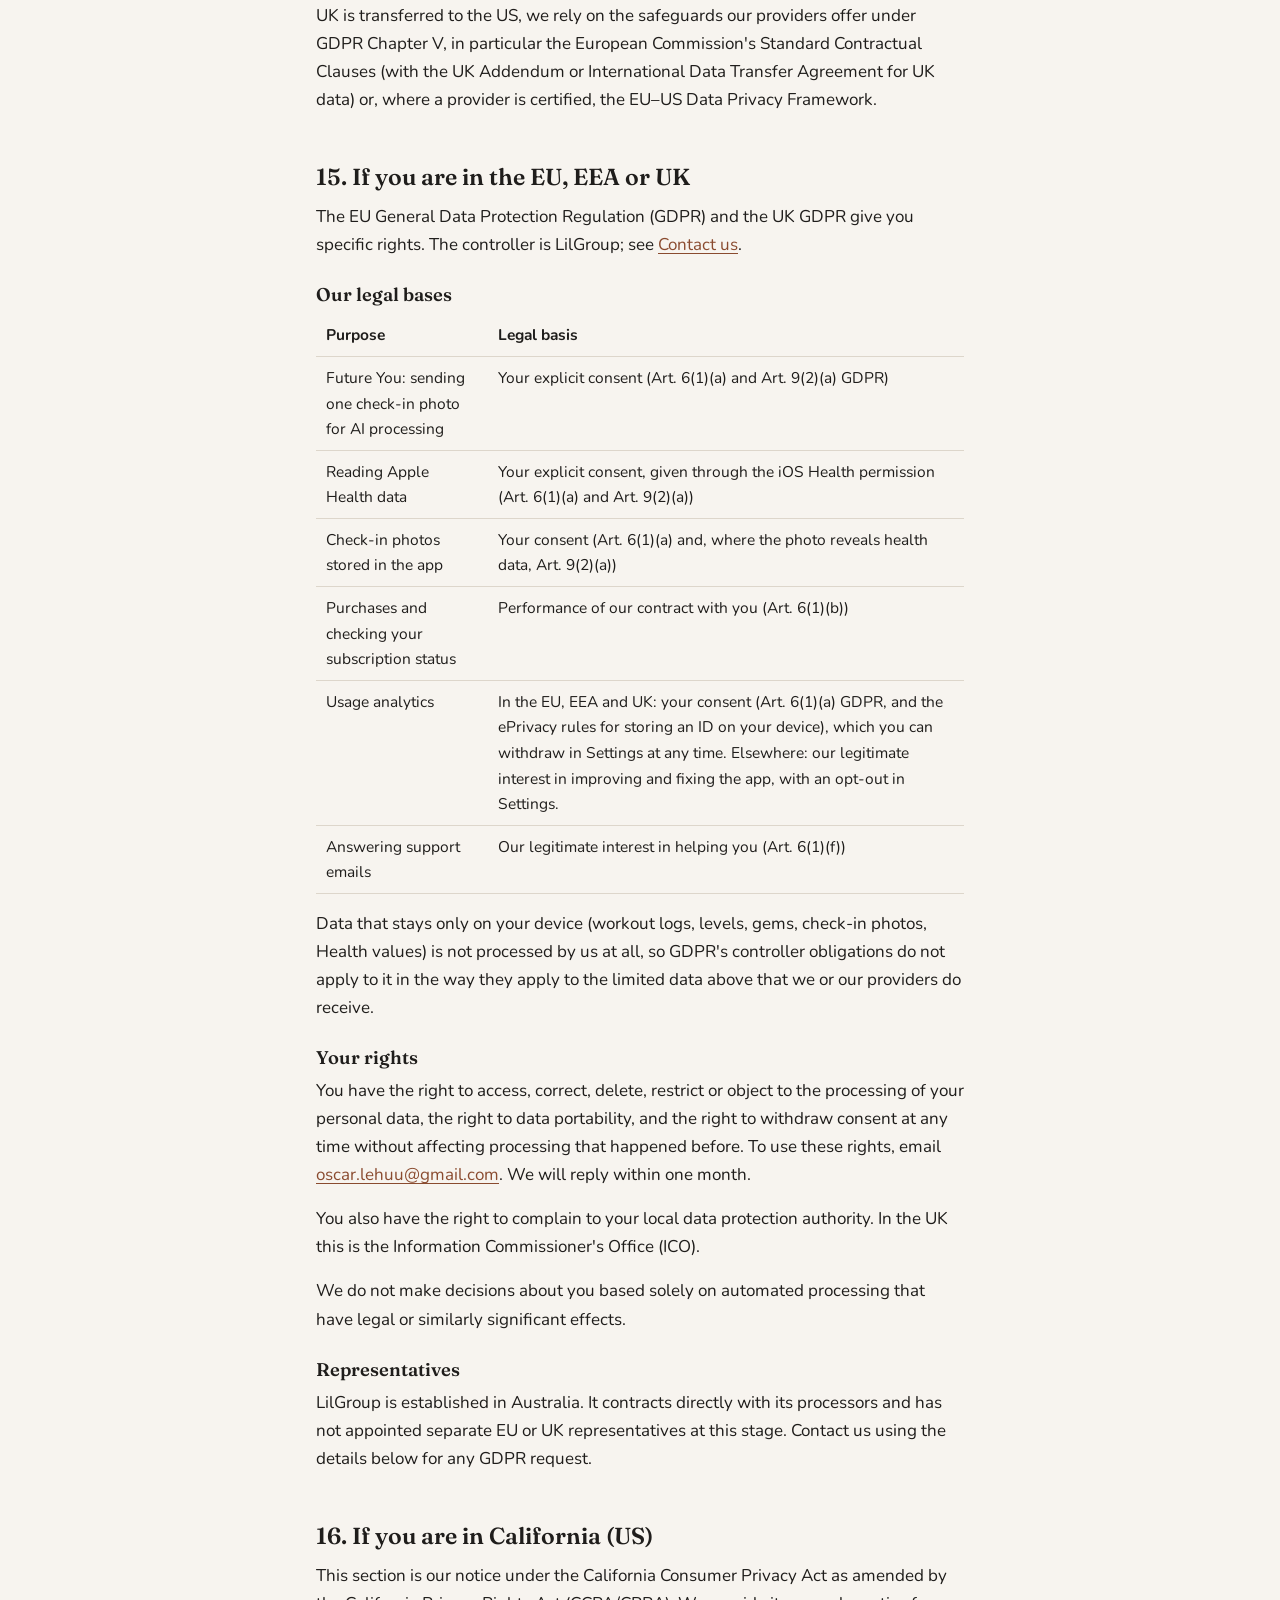
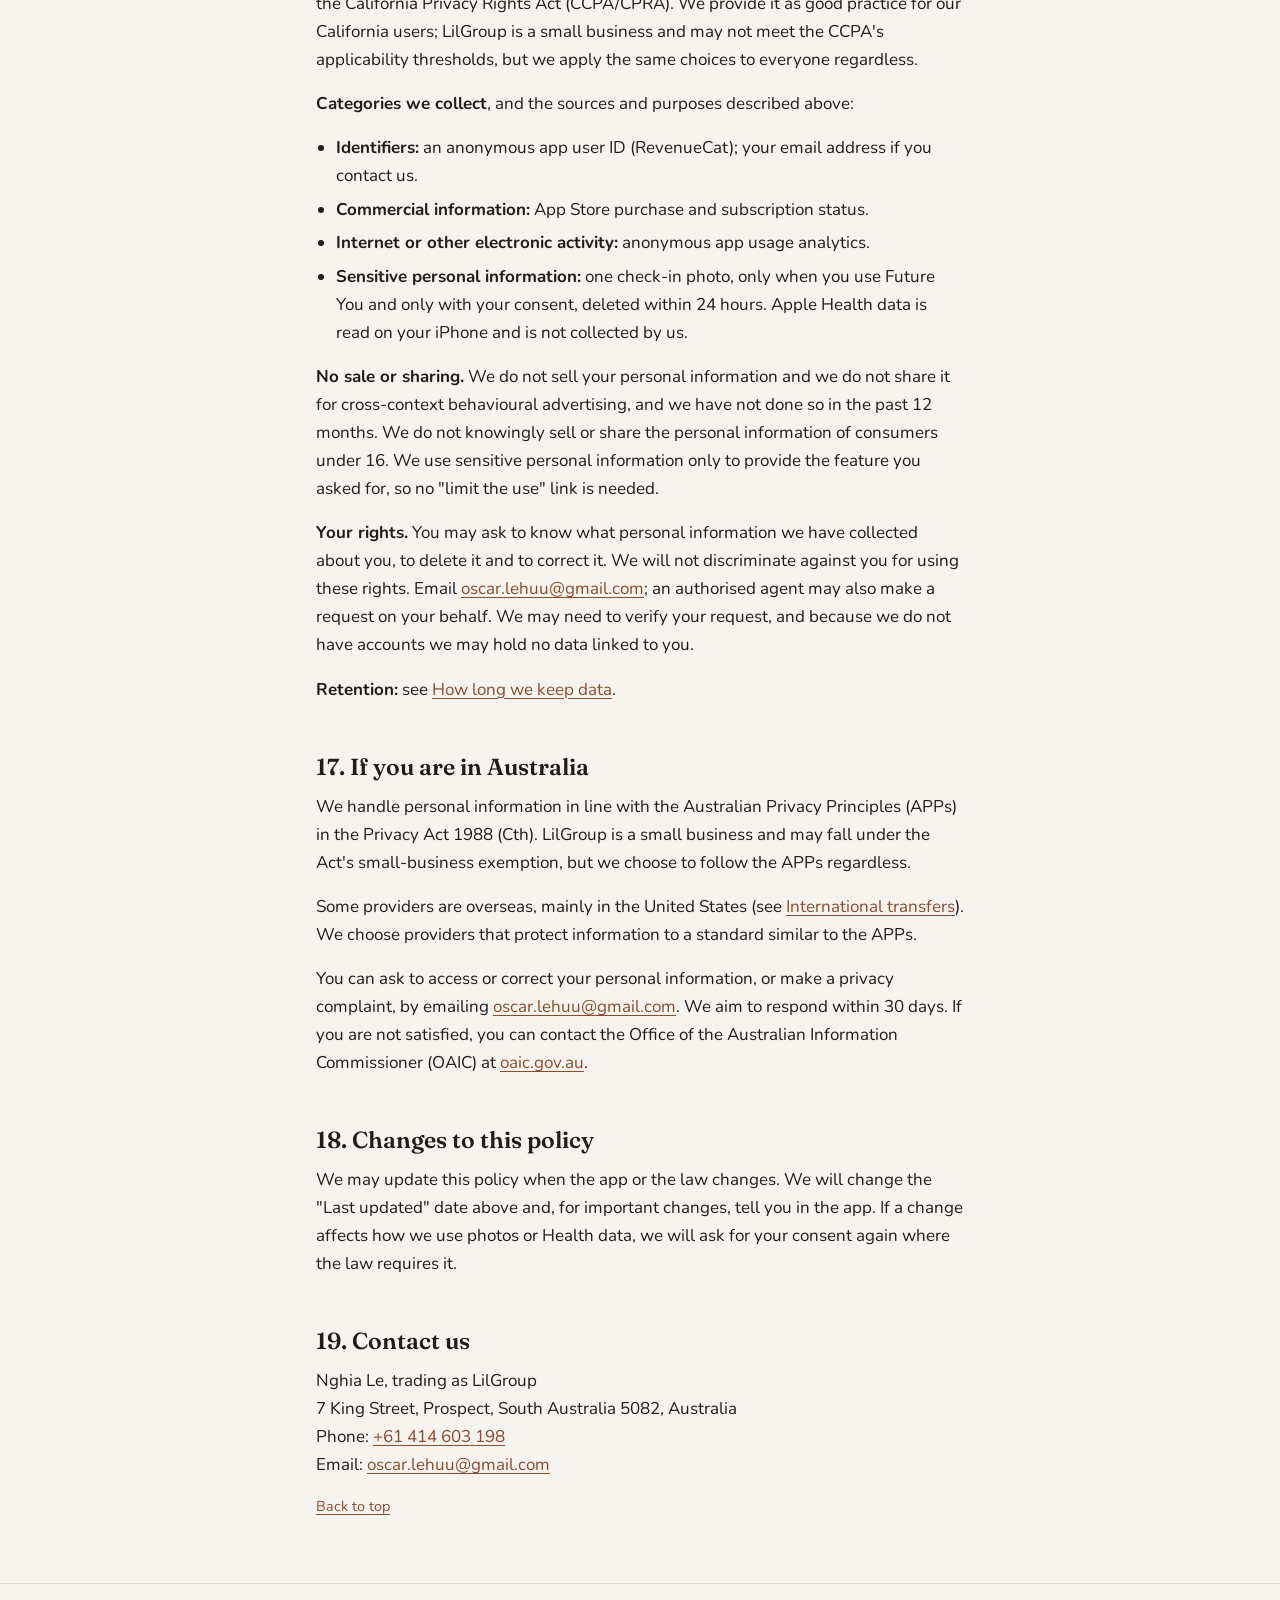
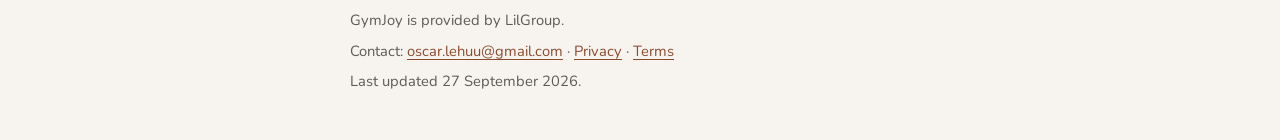
==== commit e78aa93c: "docs: name the provider as Nghia Le trading as LilGroup" ====
--- a/privacy.html
+++ b/privacy.html
@@ -68,7 +68,7 @@
 
       <section aria-labelledby="who-we-are">
         <h2 id="who-we-are">1. Who we are</h2>
-        <p>GymJoy is an iPhone app provided by LilGroup ("we", "us"). This policy explains what information the app uses, why, where it is kept and the choices you have. It applies to the GymJoy iOS app and this website.</p>
+        <p>GymJoy is an iPhone app provided by Nghia Le, trading as LilGroup ("LilGroup", "we", "us"). This policy explains what information the app uses, why, where it is kept and the choices you have. It applies to the GymJoy iOS app and this website.</p>
         <p>For users in the EU, EEA and UK, LilGroup is the "controller" of the limited personal data we process. You can reach us at <a href="mailto:oscar.lehuu@gmail.com">oscar.lehuu@gmail.com</a>.</p>
       </section>
 
@@ -267,7 +267,7 @@
 
       <section aria-labelledby="contact">
         <h2 id="contact">19. Contact us</h2>
-        <p>LilGroup<br>
+        <p>Nghia Le, trading as LilGroup<br>
         7 King Street, Prospect, South Australia 5082, Australia<br>
         Phone: <a href="tel:+61414603198">+61 414 603 198</a><br>
         Email: <a href="mailto:oscar.lehuu@gmail.com">oscar.lehuu@gmail.com</a></p>
